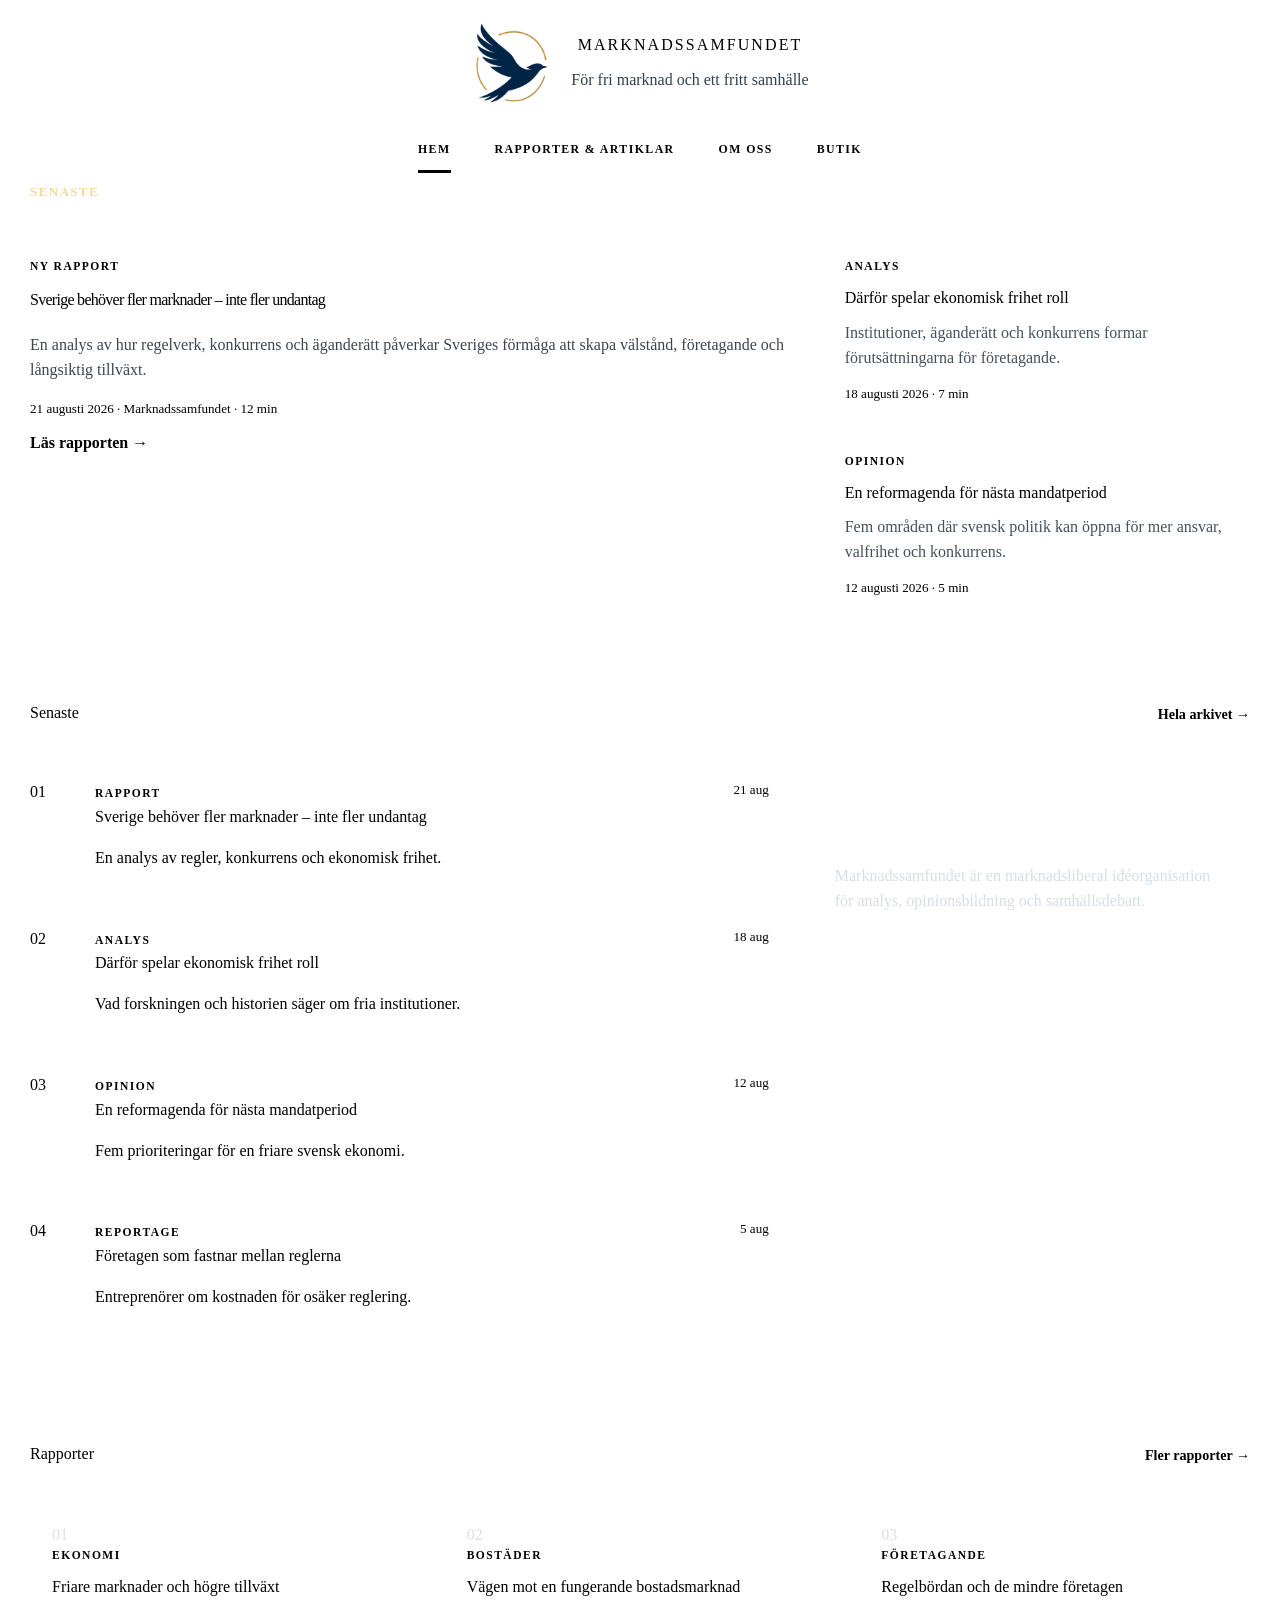
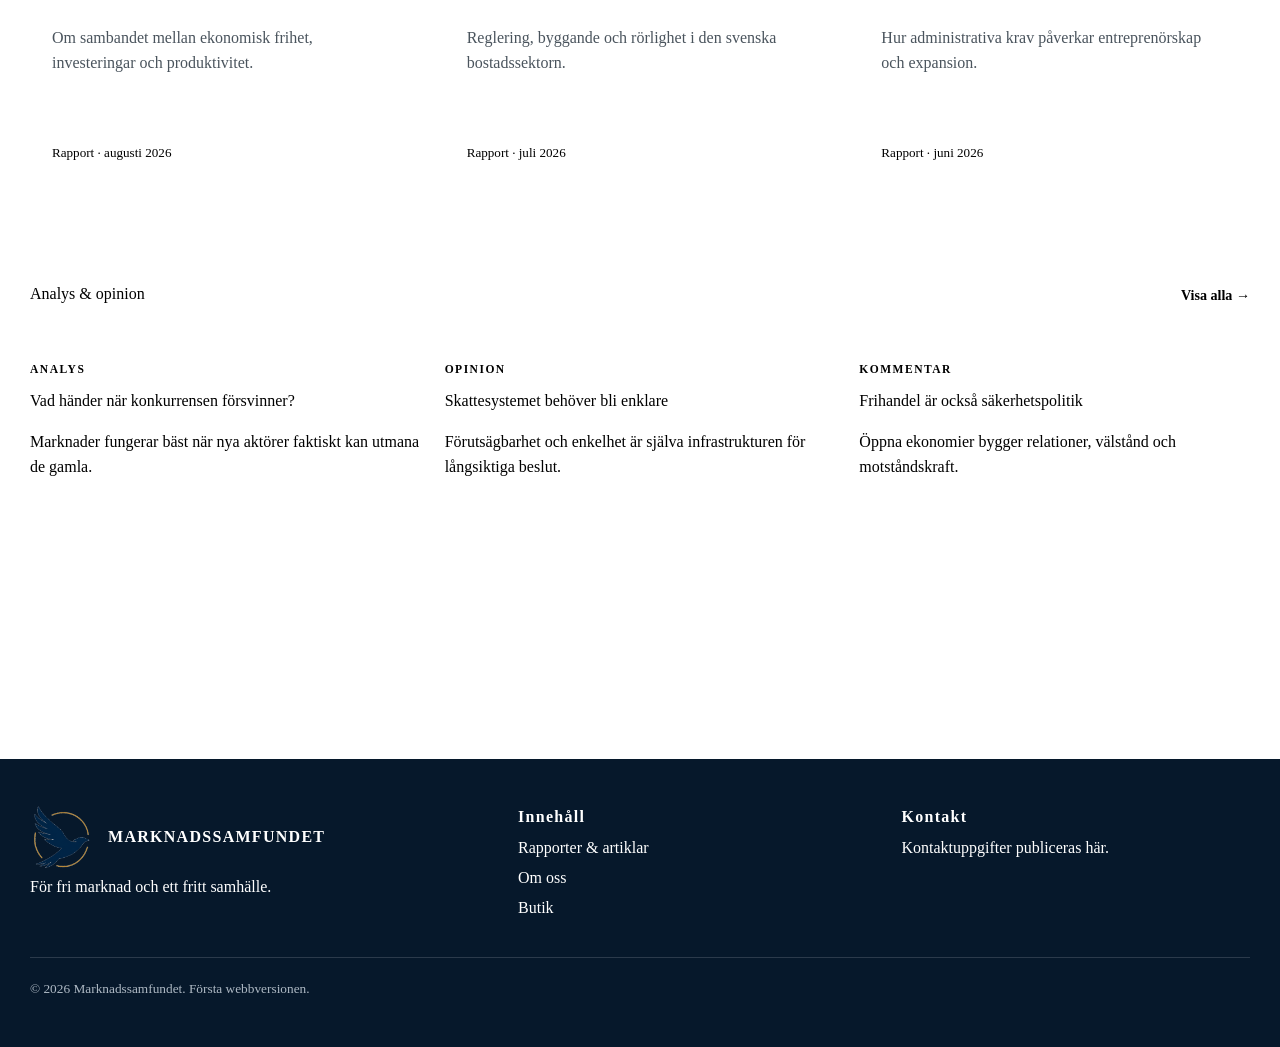
==== index.html @ e5a6a24a "Add files via upload" ====
<!doctype html><html lang="sv"><head><meta charset="utf-8"><meta name="viewport" content="width=device-width,initial-scale=1"><meta name="description" content="Marknadssamfundet – För fri marknad och ett fritt samhälle."><title>Marknadssamfundet</title><link rel="icon" type="image/png" href="assets/favicon.png"><link rel="stylesheet" href="styles.css"></head><body><header class="masthead"><div class="wrap identity"><a href="index.html" aria-label="Marknadssamfundet, startsida"><img src="assets/mark-icon.png" alt=""></a><div class="identity-copy"><div class="identity-name">Marknadssamfundet</div><div class="identity-tagline">För fri marknad och ett fritt samhälle</div></div></div><button class="menu-toggle" aria-expanded="false" aria-controls="main-nav">Meny</button><nav id="main-nav" class="main-nav wrap" aria-label="Huvudmeny"><a href="index.html" class="active">Hem</a><a href="arkiv.html" class="">Rapporter & artiklar</a><a href="om.html" class="">Om oss</a><a href="butik.html" class="">Butik</a></nav></header><div class="newsline"><div class="wrap"><strong>Senaste</strong><a href="artikel.html">Ny rapport: Vad krävs för en friare svensk ekonomi?</a></div></div><main class="page"><section class="wrap front-grid"><article class="lead-story"><span class="kicker">Ny rapport</span><h1>Sverige behöver fler marknader – inte fler undantag</h1><p class="dek">En analys av hur regelverk, konkurrens och äganderätt påverkar Sveriges förmåga att skapa välstånd, företagande och långsiktig tillväxt.</p><div class="meta">21 augusti 2026 · Marknadssamfundet · 12 min</div><a class="story-link" href="artikel.html">Läs rapporten →</a></article><div class="side-stack"><article class="side-story"><span class="kicker">Analys</span><h2>Därför spelar ekonomisk frihet roll</h2><p>Institutioner, äganderätt och konkurrens formar förutsättningarna för företagande.</p><div class="meta">18 augusti 2026 · 7 min</div></article><article class="side-story"><span class="kicker">Opinion</span><h2>En reformagenda för nästa mandatperiod</h2><p>Fem områden där svensk politik kan öppna för mer ansvar, valfrihet och konkurrens.</p><div class="meta">12 augusti 2026 · 5 min</div></article></div></section><section class="wrap section"><div class="section-head"><h2>Senaste</h2><a href="arkiv.html">Hela arkivet →</a></div><div class="latest-grid"><div class="latest-list"><article class="latest-item"><div><span class="tag">Rapport</span><h3><a href="artikel.html">Sverige behöver fler marknader – inte fler undantag</a></h3><p>En analys av regler, konkurrens och ekonomisk frihet.</p></div><div class="meta">21 aug</div></article><article class="latest-item"><div><span class="tag">Analys</span><h3><a href="artikel.html">Därför spelar ekonomisk frihet roll</a></h3><p>Vad forskningen och historien säger om fria institutioner.</p></div><div class="meta">18 aug</div></article><article class="latest-item"><div><span class="tag">Opinion</span><h3><a href="artikel.html">En reformagenda för nästa mandatperiod</a></h3><p>Fem prioriteringar för en friare svensk ekonomi.</p></div><div class="meta">12 aug</div></article><article class="latest-item"><div><span class="tag">Reportage</span><h3><a href="artikel.html">Företagen som fastnar mellan reglerna</a></h3><p>Entreprenörer om kostnaden för osäker reglering.</p></div><div class="meta">5 aug</div></article></div><aside class="editorial-box"><span class="section-kicker">Vår idé</span><h3>För fri marknad och ett fritt samhälle</h3><p>Marknadssamfundet är en marknadsliberal idéorganisation för analys, opinionsbildning och samhällsdebatt.</p><a class="story-link" href="om.html">Om Marknadssamfundet →</a></aside></div></section><section class="wrap section"><div class="section-head"><h2>Rapporter</h2><a href="arkiv.html">Fler rapporter →</a></div><div class="report-grid"><article class="report-card"><div class="number">01</div><span class="tag">Ekonomi</span><h3>Friare marknader och högre tillväxt</h3><p>Om sambandet mellan ekonomisk frihet, investeringar och produktivitet.</p><div class="meta">Rapport · augusti 2026</div></article><article class="report-card"><div class="number">02</div><span class="tag">Bostäder</span><h3>Vägen mot en fungerande bostadsmarknad</h3><p>Reglering, byggande och rörlighet i den svenska bostadssektorn.</p><div class="meta">Rapport · juli 2026</div></article><article class="report-card"><div class="number">03</div><span class="tag">Företagande</span><h3>Regelbördan och de mindre företagen</h3><p>Hur administrativa krav påverkar entreprenörskap och expansion.</p><div class="meta">Rapport · juni 2026</div></article></div></section><section class="wrap section"><div class="section-head"><h2>Analys & opinion</h2><a href="arkiv.html">Visa alla →</a></div><div class="opinion-grid"><article class="opinion-card"><span class="tag">Analys</span><h3>Vad händer när konkurrensen försvinner?</h3><p>Marknader fungerar bäst när nya aktörer faktiskt kan utmana de gamla.</p></article><article class="opinion-card"><span class="tag">Opinion</span><h3>Skattesystemet behöver bli enklare</h3><p>Förutsägbarhet och enkelhet är själva infrastrukturen för långsiktiga beslut.</p></article><article class="opinion-card"><span class="tag">Kommentar</span><h3>Frihandel är också säkerhetspolitik</h3><p>Öppna ekonomier bygger relationer, välstånd och motståndskraft.</p></article></div></section></main><section class="topics"><div class="wrap"><span class="section-kicker">Ämnen</span><div class="topic-links"><a href="arkiv.html?q=skatter">Skatter</a><a href="arkiv.html?q=foretagande">Företagande</a><a href="arkiv.html?q=bostader">Bostäder</a><a href="arkiv.html?q=arbetsmarknad">Arbetsmarknad</a><a href="arkiv.html?q=energi">Energi</a><a href="arkiv.html?q=eu">EU</a><a href="arkiv.html?q=handel">Frihandel</a></div></div></section><footer class="footer"><div class="wrap"><div class="footer-grid"><div><div class="footer-brand"><img src="assets/mark-icon.png" alt=""><strong>MARKNADSSAMFUNDET</strong></div><p>För fri marknad och ett fritt samhälle.</p></div><div><strong>Innehåll</strong><p><a href="arkiv.html">Rapporter & artiklar</a></p><p><a href="om.html">Om oss</a></p><p><a href="butik.html">Butik</a></p></div><div><strong>Kontakt</strong><p>Kontaktuppgifter publiceras här.</p></div></div><div class="legal"><small>© 2026 Marknadssamfundet. Första webbversionen.</small></div></div></footer><script src="script.js"></script></body></html>
---- styles.css ----
\
:root{--navy:#0b2744;--navy2:#061b31;--gold:#b98a2c;--ink:#161b21;--muted:#66717a;--paper:#f6f3ec;--white:#fff;--rule:#d7d2c6;--serif:Georgia,"Times New Roman",serif;--sans:-apple-system,BlinkMacSystemFont,"Segoe UI",Arial,sans-serif}*{box-sizing:border-box}html{scroll-behavior:smooth}body{margin:0;background:var(--paper);color:var(--ink);font-family:var(--sans);line-height:1.55}a{color:inherit}img{display:block;max-width:100%}.wrap{width:min(1220px,calc(100% - 42px));margin:auto}.masthead{background:var(--white);border-bottom:1px solid var(--rule)}.identity{min-height:126px;display:flex;align-items:center;justify-content:center;gap:18px;padding:20px 0}.identity img{width:82px;height:82px;object-fit:contain}.identity-copy{text-align:center}.identity-name{font:600 clamp(1.65rem,3.2vw,2.7rem)/1 var(--serif);letter-spacing:.13em;color:var(--navy);text-transform:uppercase}.identity-tagline{margin-top:10px;font:italic 1.02rem var(--serif);color:#33404c}.main-nav{border-top:1px solid var(--rule);display:flex;justify-content:center;gap:44px;position:relative}.main-nav a{padding:14px 0 12px;text-decoration:none;text-transform:uppercase;font-size:.74rem;letter-spacing:.12em;font-weight:800;border-bottom:3px solid transparent}.main-nav a:hover,.main-nav a.active{color:var(--gold);border-bottom-color:var(--gold)}.menu-toggle{display:none}.newsline{background:var(--navy);color:#fff}.newsline .wrap{display:flex;gap:18px;align-items:center;min-height:38px;font-size:.82rem}.newsline strong{color:#f4d99a;text-transform:uppercase;letter-spacing:.1em}.newsline a{text-decoration:none;white-space:nowrap;overflow:hidden;text-overflow:ellipsis}.page{padding:42px 0 70px}.kicker,.tag,.section-kicker{font-weight:800;color:var(--gold);text-transform:uppercase;letter-spacing:.13em;font-size:.72rem}.front-grid{display:grid;grid-template-columns:1.65fr .85fr;gap:28px;border-bottom:1px solid var(--rule);padding-bottom:35px}.lead-story{padding-right:28px;border-right:1px solid var(--rule)}.lead-story h1{font:600 clamp(3rem,6.2vw,6.1rem)/.96 var(--serif);letter-spacing:-.045em;margin:10px 0 20px}.lead-story .dek{font:1.3rem/1.5 var(--serif);color:#3c4650;max-width:800px}.story-link{display:inline-block;margin-top:12px;text-decoration:none;font-weight:800;border-bottom:1px solid var(--gold);padding-bottom:3px}.side-stack{display:grid;grid-template-rows:1fr 1fr;gap:24px}.side-story{border-bottom:1px solid var(--rule);padding-bottom:20px}.side-story:last-child{border-bottom:0}.side-story h2{font:600 2rem/1.06 var(--serif);margin:8px 0 10px}.side-story p{margin:0;color:#47515b}.meta{font-size:.82rem;color:var(--muted);margin-top:13px}.section{padding:48px 0;border-bottom:1px solid var(--rule)}.section-head{display:flex;justify-content:space-between;align-items:flex-end;gap:16px;border-bottom:3px solid var(--ink);padding-bottom:10px;margin-bottom:24px}.section-head h2{margin:0;font:600 2.15rem var(--serif)}.section-head a{text-decoration:none;font-weight:700;font-size:.88rem}.latest-grid{display:grid;grid-template-columns:1.25fr .75fr;gap:38px}.latest-list{counter-reset:item}.latest-item{counter-increment:item;display:grid;grid-template-columns:50px 1fr auto;gap:15px;padding:20px 0;border-bottom:1px solid var(--rule);align-items:start}.latest-item:before{content:counter(item,decimal-leading-zero);font:600 1rem var(--serif);color:var(--gold)}.latest-item h3{font:600 1.45rem/1.12 var(--serif);margin:0 0 6px}.latest-item h3 a{text-decoration:none}.latest-item h3 a:hover{text-decoration:underline}.latest-item .meta{margin:0}.editorial-box{background:var(--navy);color:#fff;padding:28px;align-self:start}.editorial-box h3{font:600 2rem/1.1 var(--serif);margin:10px 0}.editorial-box p{color:#d7dee5}.report-grid,.opinion-grid,.shop-grid,.principles{display:grid;grid-template-columns:repeat(3,1fr);gap:24px}.report-card{background:var(--white);border:1px solid var(--rule);padding:22px;min-height:285px;display:flex;flex-direction:column}.report-card .number{font:600 3.8rem var(--serif);color:var(--navy);opacity:.12}.report-card h3{font:600 1.55rem/1.1 var(--serif);margin:10px 0}.report-card p{color:#4a545d}.report-card .meta{margin-top:auto}.opinion-card{border-top:4px solid var(--navy);padding-top:16px}.opinion-card h3{font:600 1.6rem/1.1 var(--serif);margin:8px 0}.topics{background:var(--navy2);color:#fff;padding:34px 0}.topic-links{display:flex;flex-wrap:wrap;gap:10px;margin-top:13px}.topic-links a{border:1px solid rgba(255,255,255,.25);padding:8px 12px;text-decoration:none;font-size:.88rem}.topic-links a:hover{background:#fff;color:var(--navy)}.archive-header,.about-header,.shop-header{max-width:930px;margin-bottom:34px}.archive-header h1,.about-header h1,.shop-header h1,.article-header h1{font:600 clamp(3rem,6vw,5.8rem)/1 var(--serif);letter-spacing:-.04em;margin:10px 0 17px}.lead{font:1.32rem/1.5 var(--serif);color:#414b55}.search-box{background:#fff;border:1px solid var(--rule);padding:24px;margin:28px 0}.search-box label{display:block;font-weight:800;margin-bottom:9px}.search-box input{width:100%;padding:15px 16px;font:1rem var(--sans);border:1px solid #aeb4ba;background:#fff}.filters{display:flex;flex-wrap:wrap;gap:8px;margin-top:14px}.filter{border:1px solid var(--rule);background:var(--paper);padding:8px 11px;cursor:pointer}.filter.active{background:var(--navy);border-color:var(--navy);color:#fff}.archive-list{border-top:3px solid var(--ink)}.archive-item{display:grid;grid-template-columns:1fr auto;gap:22px;padding:25px 0;border-bottom:1px solid var(--rule)}.archive-item h2{font:600 1.8rem/1.1 var(--serif);margin:5px 0}.archive-item h2 a{text-decoration:none}.archive-item h2 a:hover{text-decoration:underline}.no-results{padding:28px 0;color:var(--muted)}.article-header{max-width:1040px;padding:54px 0 28px}.article-header .lead{max-width:850px}.byline{border-top:1px solid var(--rule);border-bottom:1px solid var(--rule);padding:14px 0;color:var(--muted);margin-top:26px}.article-layout{display:grid;grid-template-columns:160px minmax(0,760px) 1fr;gap:32px;padding:24px 0 70px}.article-aside{font-size:.82rem;color:var(--muted)}.article-aside strong{display:block;color:var(--ink);margin-bottom:5px}.article-body{font:1.19rem/1.76 var(--serif)}.article-body h2{font:600 2.15rem/1.15 var(--serif);margin-top:42px}.article-body .dropcap:first-letter{float:left;font-size:4.7rem;line-height:.82;padding-right:10px;color:var(--gold)}.pullquote{border-left:4px solid var(--gold);padding:5px 0 5px 20px;margin:34px 0;font:italic 1.55rem/1.35 var(--serif);color:var(--navy)}.related{background:#fff;border:1px solid var(--rule);padding:20px;align-self:start}.related h3{font:600 1.3rem var(--serif)}.about-grid{display:grid;grid-template-columns:1.1fr .9fr;gap:60px}.prose{font-size:1.06rem}.prose h2{font:600 2rem var(--serif);margin-top:38px}.principle{background:#fff;border-top:4px solid var(--gold);padding:20px}.principle h3{font:600 1.4rem var(--serif);margin:0 0 8px}.shop-card{background:#fff;border:1px solid var(--rule);padding:18px}.product-visual{aspect-ratio:4/3;background:var(--navy);display:grid;place-items:center;color:var(--gold);font:600 4rem var(--serif)}.shop-card h2{font:600 1.4rem var(--serif)}.coming{font-size:.74rem;font-weight:800;letter-spacing:.1em;text-transform:uppercase;color:var(--gold)}.footer{background:#06182b;color:#fff;padding:46px 0}.footer-grid{display:grid;grid-template-columns:1.3fr 1fr 1fr;gap:35px}.footer-brand{display:flex;align-items:center;gap:14px}.footer-brand img{width:64px}.footer strong{font-family:var(--serif);letter-spacing:.08em}.footer a{color:#fff;text-decoration:none}.footer small{color:#aeb9c4}.footer p{margin:.35rem 0}.legal{border-top:1px solid rgba(255,255,255,.15);margin-top:30px;padding-top:18px}.sr-only{position:absolute;width:1px;height:1px;padding:0;margin:-1px;overflow:hidden;clip:rect(0,0,0,0);white-space:nowrap;border:0}@media(max-width:900px){.identity{justify-content:flex-start}.identity-copy{text-align:left}.identity-name{font-size:1.55rem}.identity-tagline{font-size:.9rem}.main-nav{justify-content:flex-start;gap:24px;overflow:auto}.front-grid,.latest-grid,.about-grid,.article-layout{grid-template-columns:1fr}.lead-story{border-right:0;padding-right:0}.side-stack{grid-template-columns:1fr 1fr;grid-template-rows:auto}.article-aside{display:none}.related{margin-top:10px}.report-grid,.opinion-grid,.shop-grid,.principles{grid-template-columns:repeat(2,1fr)}}@media(max-width:640px){.wrap{width:min(100% - 28px,1220px)}.identity{min-height:82px;gap:10px}.identity img{width:54px;height:54px}.identity-name{font-size:1.1rem;letter-spacing:.08em}.identity-tagline{font-size:.78rem;margin-top:6px}.main-nav{display:none;flex-direction:column;gap:0;padding:8px 0}.main-nav.open{display:flex}.menu-toggle{display:block;position:absolute;right:14px;top:24px;border:1px solid var(--rule);background:#fff;padding:7px 10px}.masthead{position:relative}.front-grid{grid-template-columns:1fr}.side-stack{grid-template-columns:1fr}.lead-story h1{font-size:3rem}.latest-item{grid-template-columns:40px 1fr}.latest-item .meta{grid-column:2}.report-grid,.opinion-grid,.shop-grid,.principles{grid-template-columns:1fr}.section-head{align-items:flex-start}.archive-item{grid-template-columns:1fr}.footer-grid{grid-template-columns:1fr}}
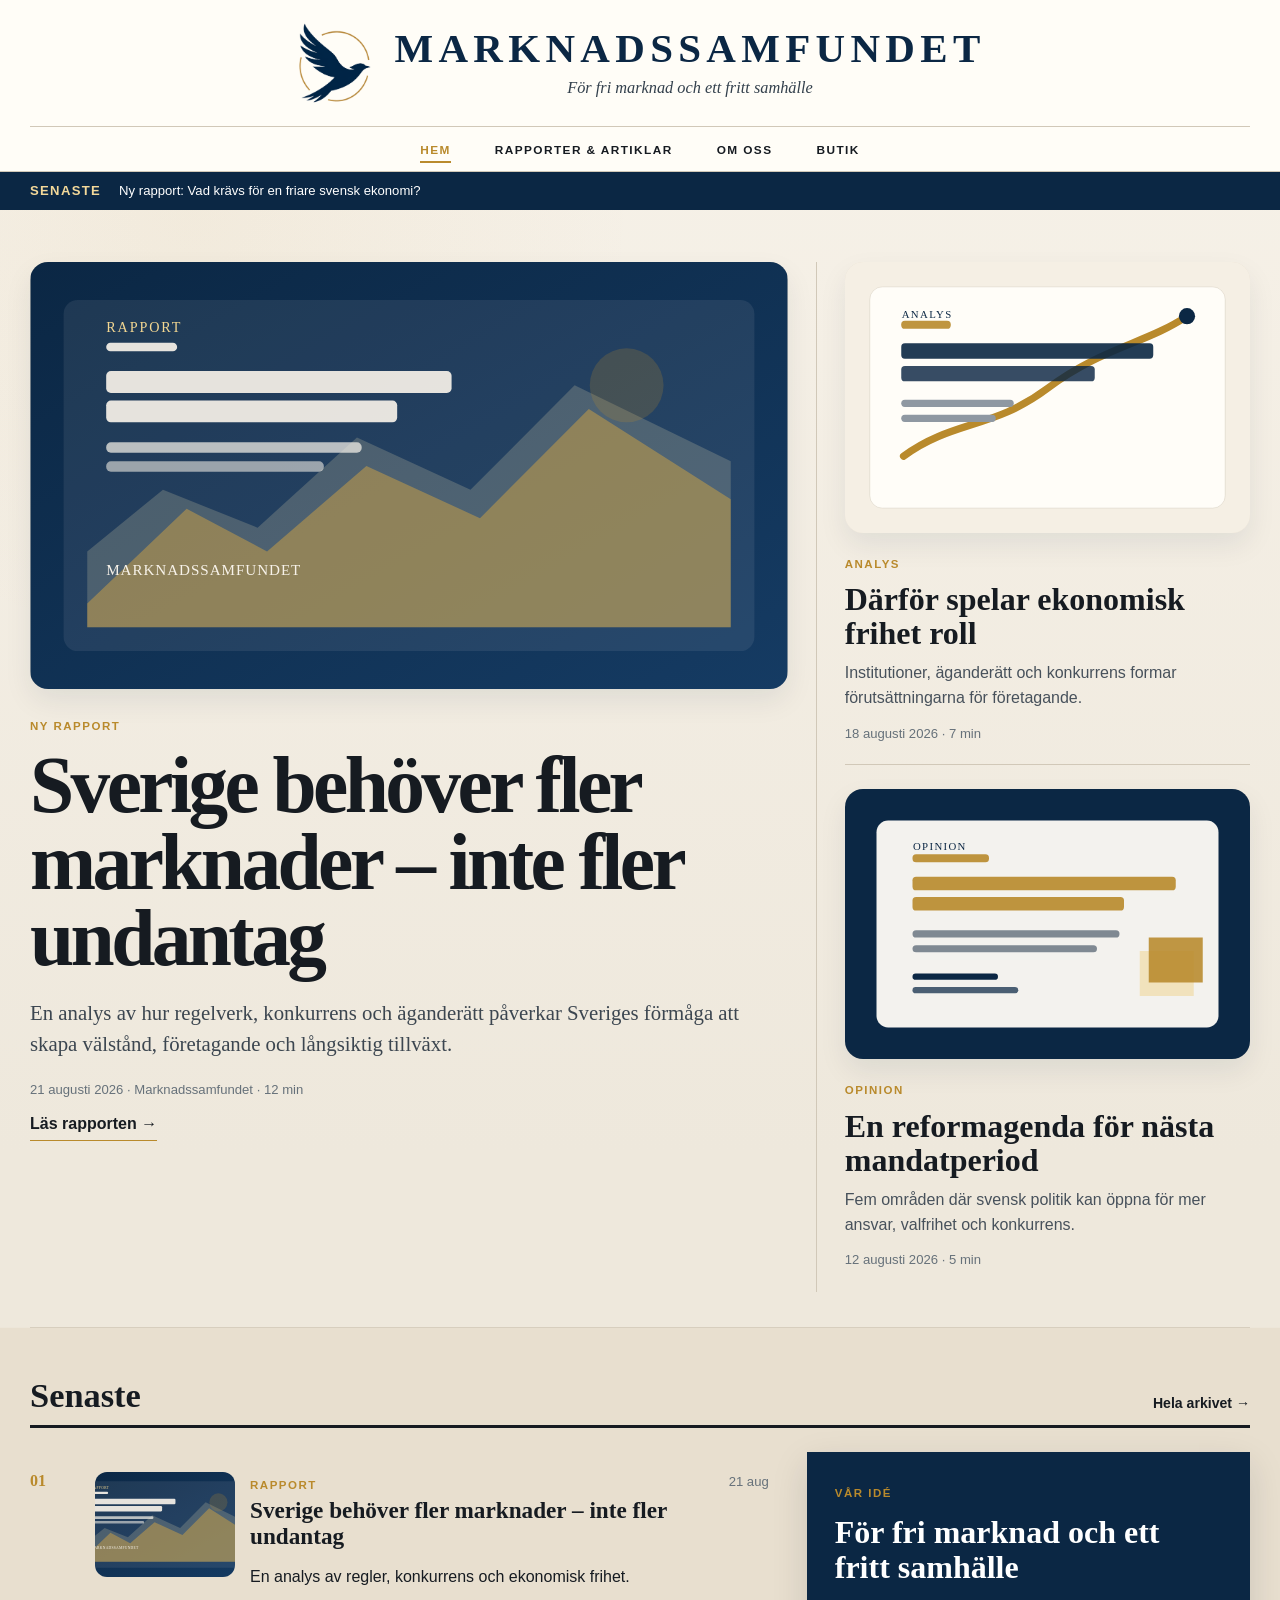
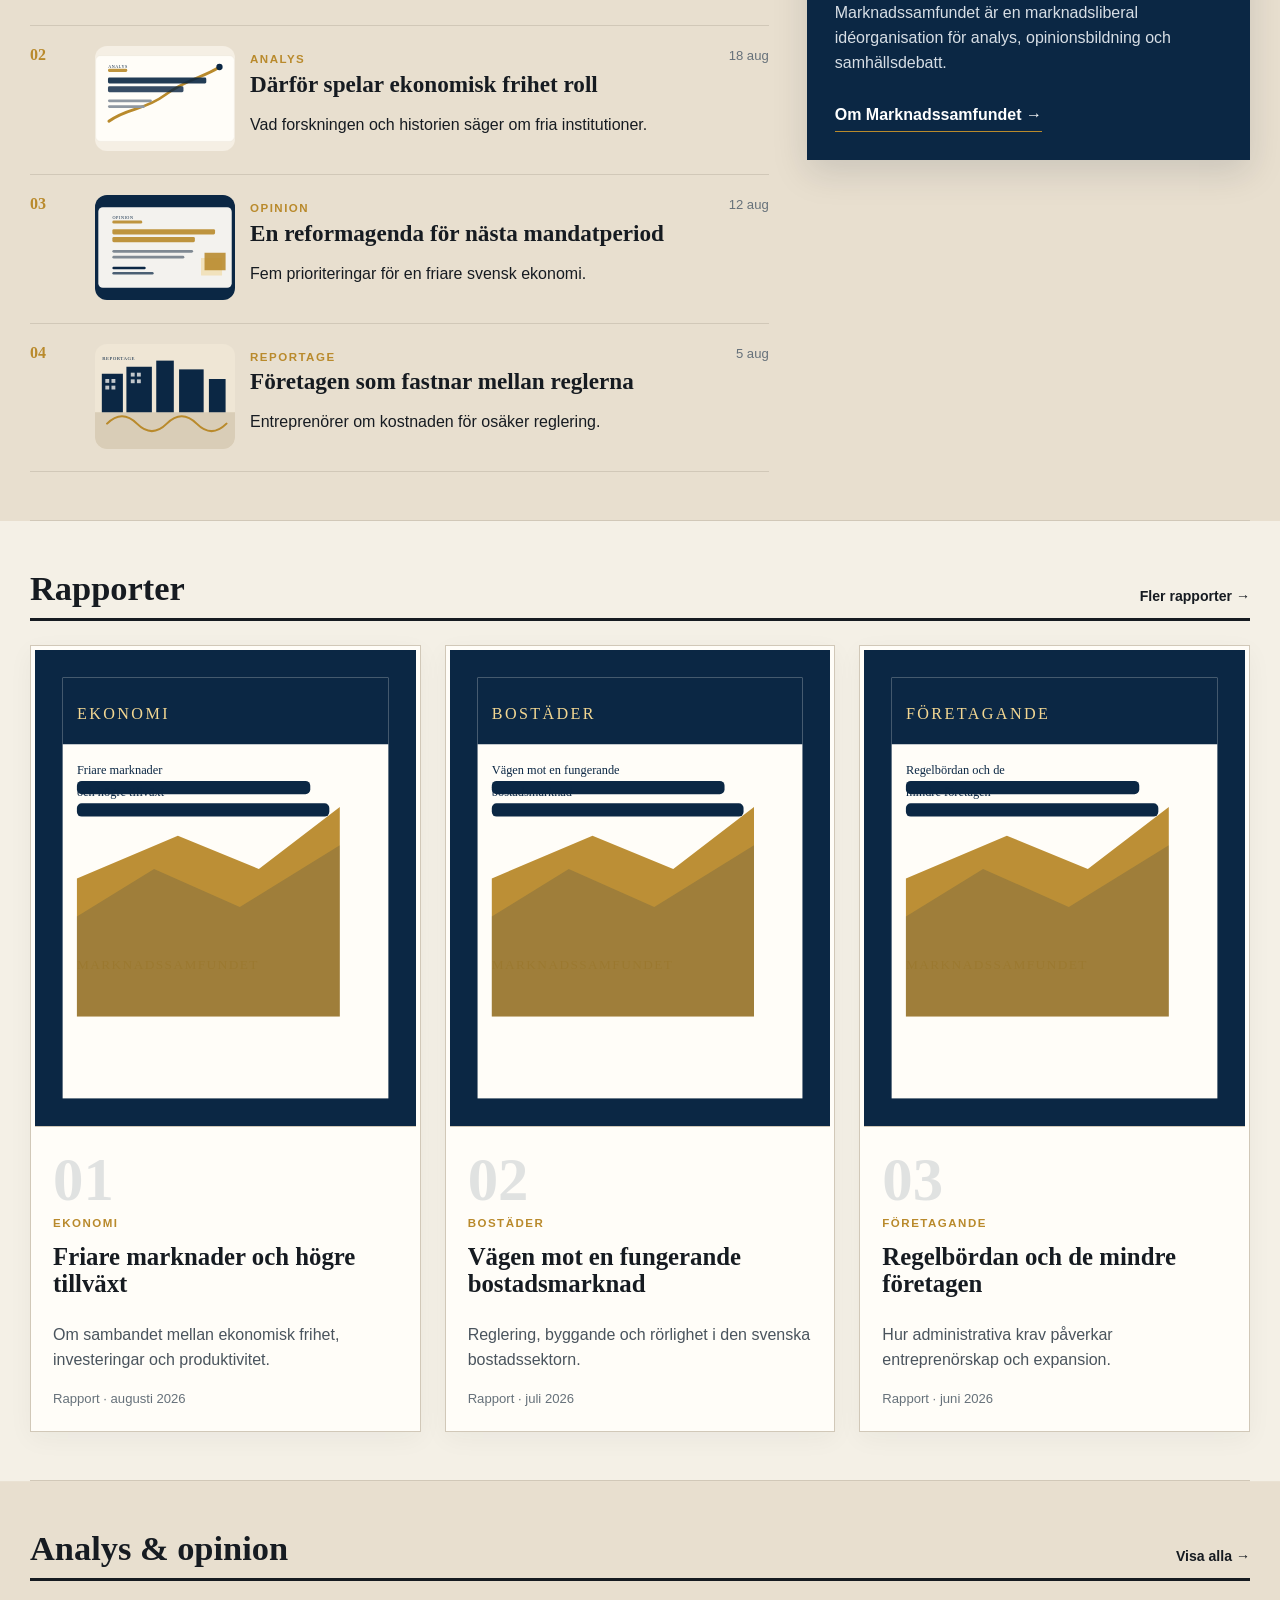
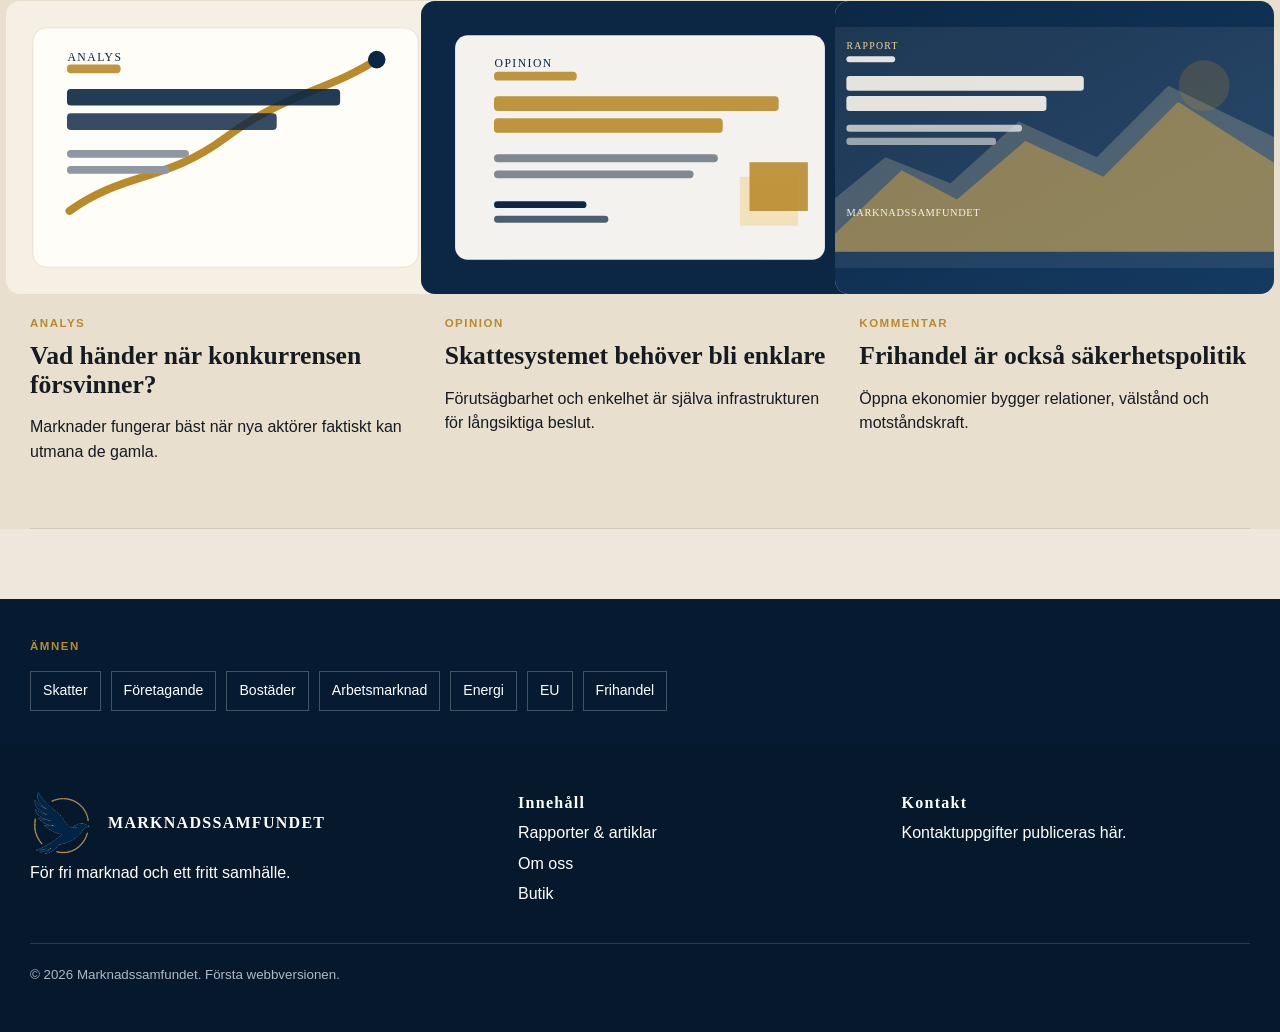
==== commit e2ab93f1: "Add files via upload" ====
--- a/index.html
+++ b/index.html
@@ -1 +1 @@
-<!doctype html><html lang="sv"><head><meta charset="utf-8"><meta name="viewport" content="width=device-width,initial-scale=1"><meta name="description" content="Marknadssamfundet – För fri marknad och ett fritt samhälle."><title>Marknadssamfundet</title><link rel="icon" type="image/png" href="assets/favicon.png"><link rel="stylesheet" href="styles.css"></head><body><header class="masthead"><div class="wrap identity"><a href="index.html" aria-label="Marknadssamfundet, startsida"><img src="assets/mark-icon.png" alt=""></a><div class="identity-copy"><div class="identity-name">Marknadssamfundet</div><div class="identity-tagline">För fri marknad och ett fritt samhälle</div></div></div><button class="menu-toggle" aria-expanded="false" aria-controls="main-nav">Meny</button><nav id="main-nav" class="main-nav wrap" aria-label="Huvudmeny"><a href="index.html" class="active">Hem</a><a href="arkiv.html" class="">Rapporter & artiklar</a><a href="om.html" class="">Om oss</a><a href="butik.html" class="">Butik</a></nav></header><div class="newsline"><div class="wrap"><strong>Senaste</strong><a href="artikel.html">Ny rapport: Vad krävs för en friare svensk ekonomi?</a></div></div><main class="page"><section class="wrap front-grid"><article class="lead-story"><span class="kicker">Ny rapport</span><h1>Sverige behöver fler marknader – inte fler undantag</h1><p class="dek">En analys av hur regelverk, konkurrens och äganderätt påverkar Sveriges förmåga att skapa välstånd, företagande och långsiktig tillväxt.</p><div class="meta">21 augusti 2026 · Marknadssamfundet · 12 min</div><a class="story-link" href="artikel.html">Läs rapporten →</a></article><div class="side-stack"><article class="side-story"><span class="kicker">Analys</span><h2>Därför spelar ekonomisk frihet roll</h2><p>Institutioner, äganderätt och konkurrens formar förutsättningarna för företagande.</p><div class="meta">18 augusti 2026 · 7 min</div></article><article class="side-story"><span class="kicker">Opinion</span><h2>En reformagenda för nästa mandatperiod</h2><p>Fem områden där svensk politik kan öppna för mer ansvar, valfrihet och konkurrens.</p><div class="meta">12 augusti 2026 · 5 min</div></article></div></section><section class="wrap section"><div class="section-head"><h2>Senaste</h2><a href="arkiv.html">Hela arkivet →</a></div><div class="latest-grid"><div class="latest-list"><article class="latest-item"><div><span class="tag">Rapport</span><h3><a href="artikel.html">Sverige behöver fler marknader – inte fler undantag</a></h3><p>En analys av regler, konkurrens och ekonomisk frihet.</p></div><div class="meta">21 aug</div></article><article class="latest-item"><div><span class="tag">Analys</span><h3><a href="artikel.html">Därför spelar ekonomisk frihet roll</a></h3><p>Vad forskningen och historien säger om fria institutioner.</p></div><div class="meta">18 aug</div></article><article class="latest-item"><div><span class="tag">Opinion</span><h3><a href="artikel.html">En reformagenda för nästa mandatperiod</a></h3><p>Fem prioriteringar för en friare svensk ekonomi.</p></div><div class="meta">12 aug</div></article><article class="latest-item"><div><span class="tag">Reportage</span><h3><a href="artikel.html">Företagen som fastnar mellan reglerna</a></h3><p>Entreprenörer om kostnaden för osäker reglering.</p></div><div class="meta">5 aug</div></article></div><aside class="editorial-box"><span class="section-kicker">Vår idé</span><h3>För fri marknad och ett fritt samhälle</h3><p>Marknadssamfundet är en marknadsliberal idéorganisation för analys, opinionsbildning och samhällsdebatt.</p><a class="story-link" href="om.html">Om Marknadssamfundet →</a></aside></div></section><section class="wrap section"><div class="section-head"><h2>Rapporter</h2><a href="arkiv.html">Fler rapporter →</a></div><div class="report-grid"><article class="report-card"><div class="number">01</div><span class="tag">Ekonomi</span><h3>Friare marknader och högre tillväxt</h3><p>Om sambandet mellan ekonomisk frihet, investeringar och produktivitet.</p><div class="meta">Rapport · augusti 2026</div></article><article class="report-card"><div class="number">02</div><span class="tag">Bostäder</span><h3>Vägen mot en fungerande bostadsmarknad</h3><p>Reglering, byggande och rörlighet i den svenska bostadssektorn.</p><div class="meta">Rapport · juli 2026</div></article><article class="report-card"><div class="number">03</div><span class="tag">Företagande</span><h3>Regelbördan och de mindre företagen</h3><p>Hur administrativa krav påverkar entreprenörskap och expansion.</p><div class="meta">Rapport · juni 2026</div></article></div></section><section class="wrap section"><div class="section-head"><h2>Analys & opinion</h2><a href="arkiv.html">Visa alla →</a></div><div class="opinion-grid"><article class="opinion-card"><span class="tag">Analys</span><h3>Vad händer när konkurrensen försvinner?</h3><p>Marknader fungerar bäst när nya aktörer faktiskt kan utmana de gamla.</p></article><article class="opinion-card"><span class="tag">Opinion</span><h3>Skattesystemet behöver bli enklare</h3><p>Förutsägbarhet och enkelhet är själva infrastrukturen för långsiktiga beslut.</p></article><article class="opinion-card"><span class="tag">Kommentar</span><h3>Frihandel är också säkerhetspolitik</h3><p>Öppna ekonomier bygger relationer, välstånd och motståndskraft.</p></article></div></section></main><section class="topics"><div class="wrap"><span class="section-kicker">Ämnen</span><div class="topic-links"><a href="arkiv.html?q=skatter">Skatter</a><a href="arkiv.html?q=foretagande">Företagande</a><a href="arkiv.html?q=bostader">Bostäder</a><a href="arkiv.html?q=arbetsmarknad">Arbetsmarknad</a><a href="arkiv.html?q=energi">Energi</a><a href="arkiv.html?q=eu">EU</a><a href="arkiv.html?q=handel">Frihandel</a></div></div></section><footer class="footer"><div class="wrap"><div class="footer-grid"><div><div class="footer-brand"><img src="assets/mark-icon.png" alt=""><strong>MARKNADSSAMFUNDET</strong></div><p>För fri marknad och ett fritt samhälle.</p></div><div><strong>Innehåll</strong><p><a href="arkiv.html">Rapporter & artiklar</a></p><p><a href="om.html">Om oss</a></p><p><a href="butik.html">Butik</a></p></div><div><strong>Kontakt</strong><p>Kontaktuppgifter publiceras här.</p></div></div><div class="legal"><small>© 2026 Marknadssamfundet. Första webbversionen.</small></div></div></footer><script src="script.js"></script></body></html>+<!doctype html><html lang="sv"><head><meta charset="utf-8"><meta name="viewport" content="width=device-width,initial-scale=1"><meta name="description" content="Marknadssamfundet – För fri marknad och ett fritt samhälle."><title>Marknadssamfundet</title><link rel="icon" type="image/png" href="assets/favicon.png"><link rel="stylesheet" href="styles.css"></head><body><header class="masthead"><div class="wrap identity"><a href="index.html" aria-label="Marknadssamfundet, startsida"><img src="assets/mark-icon.png" alt=""></a><div class="identity-copy"><div class="identity-name">Marknadssamfundet</div><div class="identity-tagline">För fri marknad och ett fritt samhälle</div></div></div><button class="menu-toggle" aria-expanded="false" aria-controls="main-nav">Meny</button><nav id="main-nav" class="main-nav wrap" aria-label="Huvudmeny"><a href="index.html" class="active">Hem</a><a href="arkiv.html" class="">Rapporter & artiklar</a><a href="om.html" class="">Om oss</a><a href="butik.html" class="">Butik</a></nav></header><div class="newsline"><div class="wrap"><strong>Senaste</strong><a href="artikel.html">Ny rapport: Vad krävs för en friare svensk ekonomi?</a></div></div><main class="page"><section class="wrap front-grid"><article class="lead-story"><a class="story-image story-image-hero" href="artikel.html"><img src="assets/hero-market.svg" alt="Illustration till huvudrapport om friare marknader och tillväxt"></a><span class="kicker">Ny rapport</span><h1>Sverige behöver fler marknader – inte fler undantag</h1><p class="dek">En analys av hur regelverk, konkurrens och äganderätt påverkar Sveriges förmåga att skapa välstånd, företagande och långsiktig tillväxt.</p><div class="meta">21 augusti 2026 · Marknadssamfundet · 12 min</div><a class="story-link" href="artikel.html">Läs rapporten →</a></article><div class="side-stack"><article class="side-story"><a class="story-image" href="artikel.html"><img src="assets/analysis-freedom.svg" alt="Illustration till analys om ekonomisk frihet"></a><span class="kicker">Analys</span><h2>Därför spelar ekonomisk frihet roll</h2><p>Institutioner, äganderätt och konkurrens formar förutsättningarna för företagande.</p><div class="meta">18 augusti 2026 · 7 min</div></article><article class="side-story"><a class="story-image" href="artikel.html"><img src="assets/opinion-reform.svg" alt="Illustration till opinionstext om reformagenda"></a><span class="kicker">Opinion</span><h2>En reformagenda för nästa mandatperiod</h2><p>Fem områden där svensk politik kan öppna för mer ansvar, valfrihet och konkurrens.</p><div class="meta">12 augusti 2026 · 5 min</div></article></div></section><section class="wrap section"><div class="section-head"><h2>Senaste</h2><a href="arkiv.html">Hela arkivet →</a></div><div class="latest-grid"><div class="latest-list"><article class="latest-item"><a class="latest-thumb" href="artikel.html"><img src="assets/hero-market.svg" alt="Miniatyrbild för rapport om friare marknader"></a><div><span class="tag">Rapport</span><h3><a href="artikel.html">Sverige behöver fler marknader – inte fler undantag</a></h3><p>En analys av regler, konkurrens och ekonomisk frihet.</p></div><div class="meta">21 aug</div></article><article class="latest-item"><a class="latest-thumb" href="artikel.html"><img src="assets/analysis-freedom.svg" alt="Miniatyrbild för analys om ekonomisk frihet"></a><div><span class="tag">Analys</span><h3><a href="artikel.html">Därför spelar ekonomisk frihet roll</a></h3><p>Vad forskningen och historien säger om fria institutioner.</p></div><div class="meta">18 aug</div></article><article class="latest-item"><a class="latest-thumb" href="artikel.html"><img src="assets/opinion-reform.svg" alt="Miniatyrbild för opinion om reformagenda"></a><div><span class="tag">Opinion</span><h3><a href="artikel.html">En reformagenda för nästa mandatperiod</a></h3><p>Fem prioriteringar för en friare svensk ekonomi.</p></div><div class="meta">12 aug</div></article><article class="latest-item"><a class="latest-thumb" href="artikel.html"><img src="assets/reportage-business.svg" alt="Miniatyrbild för reportage om företag och regler"></a><div><span class="tag">Reportage</span><h3><a href="artikel.html">Företagen som fastnar mellan reglerna</a></h3><p>Entreprenörer om kostnaden för osäker reglering.</p></div><div class="meta">5 aug</div></article></div><aside class="editorial-box"><span class="section-kicker">Vår idé</span><h3>För fri marknad och ett fritt samhälle</h3><p>Marknadssamfundet är en marknadsliberal idéorganisation för analys, opinionsbildning och samhällsdebatt.</p><a class="story-link" href="om.html">Om Marknadssamfundet →</a></aside></div></section><section class="wrap section"><div class="section-head"><h2>Rapporter</h2><a href="arkiv.html">Fler rapporter →</a></div><div class="report-grid"><article class="report-card"><div class="report-cover"><img src="assets/report-growth.svg" alt="Omslag för rapporten Friare marknader och högre tillväxt"></div><div class="number">01</div><span class="tag">Ekonomi</span><h3>Friare marknader och högre tillväxt</h3><p>Om sambandet mellan ekonomisk frihet, investeringar och produktivitet.</p><div class="meta">Rapport · augusti 2026</div></article><article class="report-card"><div class="report-cover"><img src="assets/report-housing.svg" alt="Omslag för rapporten Vägen mot en fungerande bostadsmarknad"></div><div class="number">02</div><span class="tag">Bostäder</span><h3>Vägen mot en fungerande bostadsmarknad</h3><p>Reglering, byggande och rörlighet i den svenska bostadssektorn.</p><div class="meta">Rapport · juli 2026</div></article><article class="report-card"><div class="report-cover"><img src="assets/report-business.svg" alt="Omslag för rapporten Regelbördan och de mindre företagen"></div><div class="number">03</div><span class="tag">Företagande</span><h3>Regelbördan och de mindre företagen</h3><p>Hur administrativa krav påverkar entreprenörskap och expansion.</p><div class="meta">Rapport · juni 2026</div></article></div></section><section class="wrap section"><div class="section-head"><h2>Analys & opinion</h2><a href="arkiv.html">Visa alla →</a></div><div class="opinion-grid"><article class="opinion-card"><a class="opinion-image" href="artikel.html"><img src="assets/analysis-freedom.svg" alt="Illustration för analys om konkurrens"></a><span class="tag">Analys</span><h3>Vad händer när konkurrensen försvinner?</h3><p>Marknader fungerar bäst när nya aktörer faktiskt kan utmana de gamla.</p></article><article class="opinion-card"><a class="opinion-image" href="artikel.html"><img src="assets/opinion-reform.svg" alt="Illustration för opinion om skattesystem"></a><span class="tag">Opinion</span><h3>Skattesystemet behöver bli enklare</h3><p>Förutsägbarhet och enkelhet är själva infrastrukturen för långsiktiga beslut.</p></article><article class="opinion-card"><a class="opinion-image" href="artikel.html"><img src="assets/hero-market.svg" alt="Illustration för kommentar om frihandel"></a><span class="tag">Kommentar</span><h3>Frihandel är också säkerhetspolitik</h3><p>Öppna ekonomier bygger relationer, välstånd och motståndskraft.</p></article></div></section></main><section class="topics"><div class="wrap"><span class="section-kicker">Ämnen</span><div class="topic-links"><a href="arkiv.html?q=skatter">Skatter</a><a href="arkiv.html?q=foretagande">Företagande</a><a href="arkiv.html?q=bostader">Bostäder</a><a href="arkiv.html?q=arbetsmarknad">Arbetsmarknad</a><a href="arkiv.html?q=energi">Energi</a><a href="arkiv.html?q=eu">EU</a><a href="arkiv.html?q=handel">Frihandel</a></div></div></section><footer class="footer"><div class="wrap"><div class="footer-grid"><div><div class="footer-brand"><img src="assets/mark-icon.png" alt=""><strong>MARKNADSSAMFUNDET</strong></div><p>För fri marknad och ett fritt samhälle.</p></div><div><strong>Innehåll</strong><p><a href="arkiv.html">Rapporter & artiklar</a></p><p><a href="om.html">Om oss</a></p><p><a href="butik.html">Butik</a></p></div><div><strong>Kontakt</strong><p>Kontaktuppgifter publiceras här.</p></div></div><div class="legal"><small>© 2026 Marknadssamfundet. Första webbversionen.</small></div></div></footer><script src="script.js"></script></body></html>
--- a/styles.css
+++ b/styles.css
@@ -1,2 +1,300 @@
-\
-:root{--navy:#0b2744;--navy2:#061b31;--gold:#b98a2c;--ink:#161b21;--muted:#66717a;--paper:#f6f3ec;--white:#fff;--rule:#d7d2c6;--serif:Georgia,"Times New Roman",serif;--sans:-apple-system,BlinkMacSystemFont,"Segoe UI",Arial,sans-serif}*{box-sizing:border-box}html{scroll-behavior:smooth}body{margin:0;background:var(--paper);color:var(--ink);font-family:var(--sans);line-height:1.55}a{color:inherit}img{display:block;max-width:100%}.wrap{width:min(1220px,calc(100% - 42px));margin:auto}.masthead{background:var(--white);border-bottom:1px solid var(--rule)}.identity{min-height:126px;display:flex;align-items:center;justify-content:center;gap:18px;padding:20px 0}.identity img{width:82px;height:82px;object-fit:contain}.identity-copy{text-align:center}.identity-name{font:600 clamp(1.65rem,3.2vw,2.7rem)/1 var(--serif);letter-spacing:.13em;color:var(--navy);text-transform:uppercase}.identity-tagline{margin-top:10px;font:italic 1.02rem var(--serif);color:#33404c}.main-nav{border-top:1px solid var(--rule);display:flex;justify-content:center;gap:44px;position:relative}.main-nav a{padding:14px 0 12px;text-decoration:none;text-transform:uppercase;font-size:.74rem;letter-spacing:.12em;font-weight:800;border-bottom:3px solid transparent}.main-nav a:hover,.main-nav a.active{color:var(--gold);border-bottom-color:var(--gold)}.menu-toggle{display:none}.newsline{background:var(--navy);color:#fff}.newsline .wrap{display:flex;gap:18px;align-items:center;min-height:38px;font-size:.82rem}.newsline strong{color:#f4d99a;text-transform:uppercase;letter-spacing:.1em}.newsline a{text-decoration:none;white-space:nowrap;overflow:hidden;text-overflow:ellipsis}.page{padding:42px 0 70px}.kicker,.tag,.section-kicker{font-weight:800;color:var(--gold);text-transform:uppercase;letter-spacing:.13em;font-size:.72rem}.front-grid{display:grid;grid-template-columns:1.65fr .85fr;gap:28px;border-bottom:1px solid var(--rule);padding-bottom:35px}.lead-story{padding-right:28px;border-right:1px solid var(--rule)}.lead-story h1{font:600 clamp(3rem,6.2vw,6.1rem)/.96 var(--serif);letter-spacing:-.045em;margin:10px 0 20px}.lead-story .dek{font:1.3rem/1.5 var(--serif);color:#3c4650;max-width:800px}.story-link{display:inline-block;margin-top:12px;text-decoration:none;font-weight:800;border-bottom:1px solid var(--gold);padding-bottom:3px}.side-stack{display:grid;grid-template-rows:1fr 1fr;gap:24px}.side-story{border-bottom:1px solid var(--rule);padding-bottom:20px}.side-story:last-child{border-bottom:0}.side-story h2{font:600 2rem/1.06 var(--serif);margin:8px 0 10px}.side-story p{margin:0;color:#47515b}.meta{font-size:.82rem;color:var(--muted);margin-top:13px}.section{padding:48px 0;border-bottom:1px solid var(--rule)}.section-head{display:flex;justify-content:space-between;align-items:flex-end;gap:16px;border-bottom:3px solid var(--ink);padding-bottom:10px;margin-bottom:24px}.section-head h2{margin:0;font:600 2.15rem var(--serif)}.section-head a{text-decoration:none;font-weight:700;font-size:.88rem}.latest-grid{display:grid;grid-template-columns:1.25fr .75fr;gap:38px}.latest-list{counter-reset:item}.latest-item{counter-increment:item;display:grid;grid-template-columns:50px 1fr auto;gap:15px;padding:20px 0;border-bottom:1px solid var(--rule);align-items:start}.latest-item:before{content:counter(item,decimal-leading-zero);font:600 1rem var(--serif);color:var(--gold)}.latest-item h3{font:600 1.45rem/1.12 var(--serif);margin:0 0 6px}.latest-item h3 a{text-decoration:none}.latest-item h3 a:hover{text-decoration:underline}.latest-item .meta{margin:0}.editorial-box{background:var(--navy);color:#fff;padding:28px;align-self:start}.editorial-box h3{font:600 2rem/1.1 var(--serif);margin:10px 0}.editorial-box p{color:#d7dee5}.report-grid,.opinion-grid,.shop-grid,.principles{display:grid;grid-template-columns:repeat(3,1fr);gap:24px}.report-card{background:var(--white);border:1px solid var(--rule);padding:22px;min-height:285px;display:flex;flex-direction:column}.report-card .number{font:600 3.8rem var(--serif);color:var(--navy);opacity:.12}.report-card h3{font:600 1.55rem/1.1 var(--serif);margin:10px 0}.report-card p{color:#4a545d}.report-card .meta{margin-top:auto}.opinion-card{border-top:4px solid var(--navy);padding-top:16px}.opinion-card h3{font:600 1.6rem/1.1 var(--serif);margin:8px 0}.topics{background:var(--navy2);color:#fff;padding:34px 0}.topic-links{display:flex;flex-wrap:wrap;gap:10px;margin-top:13px}.topic-links a{border:1px solid rgba(255,255,255,.25);padding:8px 12px;text-decoration:none;font-size:.88rem}.topic-links a:hover{background:#fff;color:var(--navy)}.archive-header,.about-header,.shop-header{max-width:930px;margin-bottom:34px}.archive-header h1,.about-header h1,.shop-header h1,.article-header h1{font:600 clamp(3rem,6vw,5.8rem)/1 var(--serif);letter-spacing:-.04em;margin:10px 0 17px}.lead{font:1.32rem/1.5 var(--serif);color:#414b55}.search-box{background:#fff;border:1px solid var(--rule);padding:24px;margin:28px 0}.search-box label{display:block;font-weight:800;margin-bottom:9px}.search-box input{width:100%;padding:15px 16px;font:1rem var(--sans);border:1px solid #aeb4ba;background:#fff}.filters{display:flex;flex-wrap:wrap;gap:8px;margin-top:14px}.filter{border:1px solid var(--rule);background:var(--paper);padding:8px 11px;cursor:pointer}.filter.active{background:var(--navy);border-color:var(--navy);color:#fff}.archive-list{border-top:3px solid var(--ink)}.archive-item{display:grid;grid-template-columns:1fr auto;gap:22px;padding:25px 0;border-bottom:1px solid var(--rule)}.archive-item h2{font:600 1.8rem/1.1 var(--serif);margin:5px 0}.archive-item h2 a{text-decoration:none}.archive-item h2 a:hover{text-decoration:underline}.no-results{padding:28px 0;color:var(--muted)}.article-header{max-width:1040px;padding:54px 0 28px}.article-header .lead{max-width:850px}.byline{border-top:1px solid var(--rule);border-bottom:1px solid var(--rule);padding:14px 0;color:var(--muted);margin-top:26px}.article-layout{display:grid;grid-template-columns:160px minmax(0,760px) 1fr;gap:32px;padding:24px 0 70px}.article-aside{font-size:.82rem;color:var(--muted)}.article-aside strong{display:block;color:var(--ink);margin-bottom:5px}.article-body{font:1.19rem/1.76 var(--serif)}.article-body h2{font:600 2.15rem/1.15 var(--serif);margin-top:42px}.article-body .dropcap:first-letter{float:left;font-size:4.7rem;line-height:.82;padding-right:10px;color:var(--gold)}.pullquote{border-left:4px solid var(--gold);padding:5px 0 5px 20px;margin:34px 0;font:italic 1.55rem/1.35 var(--serif);color:var(--navy)}.related{background:#fff;border:1px solid var(--rule);padding:20px;align-self:start}.related h3{font:600 1.3rem var(--serif)}.about-grid{display:grid;grid-template-columns:1.1fr .9fr;gap:60px}.prose{font-size:1.06rem}.prose h2{font:600 2rem var(--serif);margin-top:38px}.principle{background:#fff;border-top:4px solid var(--gold);padding:20px}.principle h3{font:600 1.4rem var(--serif);margin:0 0 8px}.shop-card{background:#fff;border:1px solid var(--rule);padding:18px}.product-visual{aspect-ratio:4/3;background:var(--navy);display:grid;place-items:center;color:var(--gold);font:600 4rem var(--serif)}.shop-card h2{font:600 1.4rem var(--serif)}.coming{font-size:.74rem;font-weight:800;letter-spacing:.1em;text-transform:uppercase;color:var(--gold)}.footer{background:#06182b;color:#fff;padding:46px 0}.footer-grid{display:grid;grid-template-columns:1.3fr 1fr 1fr;gap:35px}.footer-brand{display:flex;align-items:center;gap:14px}.footer-brand img{width:64px}.footer strong{font-family:var(--serif);letter-spacing:.08em}.footer a{color:#fff;text-decoration:none}.footer small{color:#aeb9c4}.footer p{margin:.35rem 0}.legal{border-top:1px solid rgba(255,255,255,.15);margin-top:30px;padding-top:18px}.sr-only{position:absolute;width:1px;height:1px;padding:0;margin:-1px;overflow:hidden;clip:rect(0,0,0,0);white-space:nowrap;border:0}@media(max-width:900px){.identity{justify-content:flex-start}.identity-copy{text-align:left}.identity-name{font-size:1.55rem}.identity-tagline{font-size:.9rem}.main-nav{justify-content:flex-start;gap:24px;overflow:auto}.front-grid,.latest-grid,.about-grid,.article-layout{grid-template-columns:1fr}.lead-story{border-right:0;padding-right:0}.side-stack{grid-template-columns:1fr 1fr;grid-template-rows:auto}.article-aside{display:none}.related{margin-top:10px}.report-grid,.opinion-grid,.shop-grid,.principles{grid-template-columns:repeat(2,1fr)}}@media(max-width:640px){.wrap{width:min(100% - 28px,1220px)}.identity{min-height:82px;gap:10px}.identity img{width:54px;height:54px}.identity-name{font-size:1.1rem;letter-spacing:.08em}.identity-tagline{font-size:.78rem;margin-top:6px}.main-nav{display:none;flex-direction:column;gap:0;padding:8px 0}.main-nav.open{display:flex}.menu-toggle{display:block;position:absolute;right:14px;top:24px;border:1px solid var(--rule);background:#fff;padding:7px 10px}.masthead{position:relative}.front-grid{grid-template-columns:1fr}.side-stack{grid-template-columns:1fr}.lead-story h1{font-size:3rem}.latest-item{grid-template-columns:40px 1fr}.latest-item .meta{grid-column:2}.report-grid,.opinion-grid,.shop-grid,.principles{grid-template-columns:1fr}.section-head{align-items:flex-start}.archive-item{grid-template-columns:1fr}.footer-grid{grid-template-columns:1fr}}
+:root{--navy:#0b2744;--navy2:#061b31;--gold:#b98a2c;--ink:#161b21;--muted:#66717a;--paper:#eee8dc;--paper2:#f7f2e9;--sand:#e8dfcf;--white:#fffdf8;--rule:#d1c8b8;--serif:Georgia,"Times New Roman",serif;--sans:-apple-system,BlinkMacSystemFont,"Segoe UI",Arial,sans-serif}*{box-sizing:border-box}html{scroll-behavior:smooth}body{margin:0;background:var(--paper);color:var(--ink);font-family:var(--sans);line-height:1.55}a{color:inherit}img{display:block;max-width:100%}.wrap{width:min(1220px,calc(100% - 42px));margin:auto}.masthead{background:var(--white);border-bottom:1px solid var(--rule)}.identity{min-height:126px;display:flex;align-items:center;justify-content:center;gap:18px;padding:20px 0}.identity img{width:82px;height:82px;object-fit:contain}.identity-copy{text-align:center}.identity-name{font:600 clamp(1.65rem,3.2vw,2.7rem)/1 var(--serif);letter-spacing:.13em;color:var(--navy);text-transform:uppercase}.identity-tagline{margin-top:10px;font:italic 1.02rem var(--serif);color:#33404c}.main-nav{border-top:1px solid var(--rule);display:flex;justify-content:center;gap:44px;position:relative}.main-nav a{padding:14px 0 12px;text-decoration:none;text-transform:uppercase;font-size:.74rem;letter-spacing:.12em;font-weight:800;border-bottom:3px solid transparent}.main-nav a:hover,.main-nav a.active{color:var(--gold);border-bottom-color:var(--gold)}.menu-toggle{display:none}.newsline{background:var(--navy);color:#fff}.newsline .wrap{display:flex;gap:18px;align-items:center;min-height:38px;font-size:.82rem}.newsline strong{color:#f4d99a;text-transform:uppercase;letter-spacing:.1em}.newsline a{text-decoration:none;white-space:nowrap;overflow:hidden;text-overflow:ellipsis}.page{padding:42px 0 70px}.kicker,.tag,.section-kicker{font-weight:800;color:var(--gold);text-transform:uppercase;letter-spacing:.13em;font-size:.72rem}.front-grid{display:grid;grid-template-columns:1.65fr .85fr;gap:28px;border-bottom:1px solid var(--rule);padding-bottom:35px}.lead-story{padding-right:28px;border-right:1px solid var(--rule)}.lead-story h1{font:600 clamp(3rem,6.2vw,6.1rem)/.96 var(--serif);letter-spacing:-.045em;margin:10px 0 20px}.lead-story .dek{font:1.3rem/1.5 var(--serif);color:#3c4650;max-width:800px}.story-link{display:inline-block;margin-top:12px;text-decoration:none;font-weight:800;border-bottom:1px solid var(--gold);padding-bottom:3px}.side-stack{display:grid;grid-template-rows:1fr 1fr;gap:24px}.side-story{border-bottom:1px solid var(--rule);padding-bottom:20px}.side-story:last-child{border-bottom:0}.side-story h2{font:600 2rem/1.06 var(--serif);margin:8px 0 10px}.side-story p{margin:0;color:#47515b}.meta{font-size:.82rem;color:var(--muted);margin-top:13px}.section{padding:48px 0;border-bottom:1px solid var(--rule)}.section-head{display:flex;justify-content:space-between;align-items:flex-end;gap:16px;border-bottom:3px solid var(--ink);padding-bottom:10px;margin-bottom:24px}.section-head h2{margin:0;font:600 2.15rem var(--serif)}.section-head a{text-decoration:none;font-weight:700;font-size:.88rem}.latest-grid{display:grid;grid-template-columns:1.25fr .75fr;gap:38px}.latest-list{counter-reset:item}.latest-item{counter-increment:item;display:grid;grid-template-columns:50px 1fr auto;gap:15px;padding:20px 0;border-bottom:1px solid var(--rule);align-items:start}.latest-item:before{content:counter(item,decimal-leading-zero);font:600 1rem var(--serif);color:var(--gold)}.latest-item h3{font:600 1.45rem/1.12 var(--serif);margin:0 0 6px}.latest-item h3 a{text-decoration:none}.latest-item h3 a:hover{text-decoration:underline}.latest-item .meta{margin:0}.editorial-box{background:var(--navy);color:#fff;padding:28px;align-self:start}.editorial-box h3{font:600 2rem/1.1 var(--serif);margin:10px 0}.editorial-box p{color:#d7dee5}.report-grid,.opinion-grid,.shop-grid,.principles{display:grid;grid-template-columns:repeat(3,1fr);gap:24px}.report-card{background:var(--white);border:1px solid var(--rule);padding:22px;min-height:285px;display:flex;flex-direction:column}.report-card .number{font:600 3.8rem var(--serif);color:var(--navy);opacity:.12}.report-card h3{font:600 1.55rem/1.1 var(--serif);margin:10px 0}.report-card p{color:#4a545d}.report-card .meta{margin-top:auto}.opinion-card{border-top:4px solid var(--navy);padding-top:16px}.opinion-card h3{font:600 1.6rem/1.1 var(--serif);margin:8px 0}.topics{background:var(--navy2);color:#fff;padding:34px 0}.topic-links{display:flex;flex-wrap:wrap;gap:10px;margin-top:13px}.topic-links a{border:1px solid rgba(255,255,255,.25);padding:8px 12px;text-decoration:none;font-size:.88rem}.topic-links a:hover{background:#fff;color:var(--navy)}.archive-header,.about-header,.shop-header{max-width:930px;margin-bottom:34px}.archive-header h1,.about-header h1,.shop-header h1,.article-header h1{font:600 clamp(3rem,6vw,5.8rem)/1 var(--serif);letter-spacing:-.04em;margin:10px 0 17px}.lead{font:1.32rem/1.5 var(--serif);color:#414b55}.search-box{background:#fff;border:1px solid var(--rule);padding:24px;margin:28px 0}.search-box label{display:block;font-weight:800;margin-bottom:9px}.search-box input{width:100%;padding:15px 16px;font:1rem var(--sans);border:1px solid #aeb4ba;background:#fff}.filters{display:flex;flex-wrap:wrap;gap:8px;margin-top:14px}.filter{border:1px solid var(--rule);background:var(--paper);padding:8px 11px;cursor:pointer}.filter.active{background:var(--navy);border-color:var(--navy);color:#fff}.archive-list{border-top:3px solid var(--ink)}.archive-item{display:grid;grid-template-columns:1fr auto;gap:22px;padding:25px 0;border-bottom:1px solid var(--rule)}.archive-item h2{font:600 1.8rem/1.1 var(--serif);margin:5px 0}.archive-item h2 a{text-decoration:none}.archive-item h2 a:hover{text-decoration:underline}.no-results{padding:28px 0;color:var(--muted)}.article-header{max-width:1040px;padding:54px 0 28px}.article-header .lead{max-width:850px}.byline{border-top:1px solid var(--rule);border-bottom:1px solid var(--rule);padding:14px 0;color:var(--muted);margin-top:26px}.article-layout{display:grid;grid-template-columns:160px minmax(0,760px) 1fr;gap:32px;padding:24px 0 70px}.article-aside{font-size:.82rem;color:var(--muted)}.article-aside strong{display:block;color:var(--ink);margin-bottom:5px}.article-body{font:1.19rem/1.76 var(--serif)}.article-body h2{font:600 2.15rem/1.15 var(--serif);margin-top:42px}.article-body .dropcap:first-letter{float:left;font-size:4.7rem;line-height:.82;padding-right:10px;color:var(--gold)}.pullquote{border-left:4px solid var(--gold);padding:5px 0 5px 20px;margin:34px 0;font:italic 1.55rem/1.35 var(--serif);color:var(--navy)}.related{background:#fff;border:1px solid var(--rule);padding:20px;align-self:start}.related h3{font:600 1.3rem var(--serif)}.about-grid{display:grid;grid-template-columns:1.1fr .9fr;gap:60px}.prose{font-size:1.06rem}.prose h2{font:600 2rem var(--serif);margin-top:38px}.principle{background:#fff;border-top:4px solid var(--gold);padding:20px}.principle h3{font:600 1.4rem var(--serif);margin:0 0 8px}.shop-card{background:#fff;border:1px solid var(--rule);padding:18px}.product-visual{aspect-ratio:4/3;background:var(--navy);display:grid;place-items:center;color:var(--gold);font:600 4rem var(--serif)}.shop-card h2{font:600 1.4rem var(--serif)}.coming{font-size:.74rem;font-weight:800;letter-spacing:.1em;text-transform:uppercase;color:var(--gold)}.footer{background:#06182b;color:#fff;padding:46px 0}.footer-grid{display:grid;grid-template-columns:1.3fr 1fr 1fr;gap:35px}.footer-brand{display:flex;align-items:center;gap:14px}.footer-brand img{width:64px}.footer strong{font-family:var(--serif);letter-spacing:.08em}.footer a{color:#fff;text-decoration:none}.footer small{color:#aeb9c4}.footer p{margin:.35rem 0}.legal{border-top:1px solid rgba(255,255,255,.15);margin-top:30px;padding-top:18px}.sr-only{position:absolute;width:1px;height:1px;padding:0;margin:-1px;overflow:hidden;clip:rect(0,0,0,0);white-space:nowrap;border:0}@media(max-width:900px){.identity{justify-content:flex-start}.identity-copy{text-align:left}.identity-name{font-size:1.55rem}.identity-tagline{font-size:.9rem}.main-nav{justify-content:flex-start;gap:24px;overflow:auto}.front-grid,.latest-grid,.about-grid,.article-layout{grid-template-columns:1fr}.lead-story{border-right:0;padding-right:0}.side-stack{grid-template-columns:1fr 1fr;grid-template-rows:auto}.article-aside{display:none}.related{margin-top:10px}.report-grid,.opinion-grid,.shop-grid,.principles{grid-template-columns:repeat(2,1fr)}}@media(max-width:640px){.wrap{width:min(100% - 28px,1220px)}.identity{min-height:82px;gap:10px}.identity img{width:54px;height:54px}.identity-name{font-size:1.1rem;letter-spacing:.08em}.identity-tagline{font-size:.78rem;margin-top:6px}.main-nav{display:none;flex-direction:column;gap:0;padding:8px 0}.main-nav.open{display:flex}.menu-toggle{display:block;position:absolute;right:14px;top:24px;border:1px solid var(--rule);background:#fff;padding:7px 10px}.masthead{position:relative}.front-grid{grid-template-columns:1fr}.side-stack{grid-template-columns:1fr}.lead-story h1{font-size:3rem}.latest-item{grid-template-columns:40px 1fr}.latest-item .meta{grid-column:2}.report-grid,.opinion-grid,.shop-grid,.principles{grid-template-columns:1fr}.section-head{align-items:flex-start}.archive-item{grid-template-columns:1fr}.footer-grid{grid-template-columns:1fr}}
+
+
+/* ---- Version 3: mjukare redaktionell känsla ---- */
+body{
+  background:
+    radial-gradient(circle at 15% 5%, rgba(185,138,44,.055), transparent 28rem),
+    linear-gradient(180deg,var(--paper2) 0,var(--paper) 72rem);
+}
+.masthead{background:rgba(255,253,248,.96);backdrop-filter:saturate(120%) blur(10px)}
+.page{overflow:hidden}
+.front-grid{padding-top:10px}
+
+/* Varierade pappersytor utan att förlora den akademiska känslan */
+.page > .section:nth-of-type(even){
+  position:relative;
+  background:var(--sand);
+  box-shadow:0 0 0 100vmax var(--sand);
+  clip-path:inset(0 -100vmax);
+}
+.page > .section:nth-of-type(odd){
+  position:relative;
+  background:rgba(255,253,248,.32);
+  box-shadow:0 0 0 100vmax rgba(255,253,248,.32);
+  clip-path:inset(0 -100vmax);
+}
+.report-card,.search-box,.related,.principle,.shop-card{
+  box-shadow:0 7px 24px rgba(28,36,44,.045);
+}
+.editorial-box{
+  box-shadow:0 12px 34px rgba(6,27,49,.13);
+}
+
+/* Mjukare interaktioner */
+.main-nav a{
+  position:relative;
+  border-bottom:0;
+  transition:color .28s ease;
+}
+.main-nav a::after{
+  content:"";
+  position:absolute;
+  left:50%;
+  right:50%;
+  bottom:8px;
+  height:2px;
+  background:var(--gold);
+  transition:left .28s ease,right .28s ease;
+}
+.main-nav a:hover::after,.main-nav a.active::after{left:0;right:0}
+
+.story-link,.section-head a,.latest-item h3 a,.archive-item h2 a,
+.report-card,.opinion-card,.side-story,.topic-links a,.shop-card{
+  transition:transform .35s cubic-bezier(.2,.7,.2,1),
+             box-shadow .35s ease,
+             color .25s ease,
+             background-color .25s ease,
+             border-color .25s ease;
+}
+.story-link:hover,.section-head a:hover{color:var(--gold)}
+.side-story:hover,.opinion-card:hover{transform:translateY(-4px)}
+.report-card:hover,.shop-card:hover{
+  transform:translateY(-6px);
+  box-shadow:0 15px 34px rgba(28,36,44,.09);
+}
+.latest-item h3 a:hover,.archive-item h2 a:hover{
+  color:var(--navy);
+  text-decoration:none;
+}
+.topic-links a:hover{transform:translateY(-2px)}
+
+/* Scroll reveal – sätts bara aktivt när JS finns */
+.js-ready .reveal{
+  opacity:0;
+  transform:translateY(14px);
+}
+.js-ready .reveal.is-visible{
+  opacity:1;
+  transform:none;
+  transition:opacity .55s ease,transform .55s cubic-bezier(.2,.7,.2,1);
+}
+.js-ready .reveal-delay-1{transition-delay:.07s}
+.js-ready .reveal-delay-2{transition-delay:.14s}
+.js-ready .reveal-delay-3{transition-delay:.21s}
+
+/* Diskret sidomeny som visas när topphuvudet inte längre syns */
+.side-rail{
+  position:fixed;
+  right:18px;
+  top:50%;
+  z-index:50;
+  width:58px;
+  transform:translate(24px,-50%);
+  opacity:0;
+  pointer-events:none;
+  background:rgba(7,24,43,.97);
+  border:1px solid rgba(255,255,255,.12);
+  border-radius:15px;
+  box-shadow:0 14px 40px rgba(6,27,49,.22);
+  overflow:hidden;
+  transition:width .35s cubic-bezier(.2,.7,.2,1),
+             opacity .3s ease,
+             transform .35s cubic-bezier(.2,.7,.2,1);
+}
+.side-rail.visible{
+  opacity:1;
+  transform:translate(0,-50%);
+  pointer-events:auto;
+}
+.side-rail:hover,.side-rail:focus-within{width:226px}
+.side-rail-brand{
+  height:58px;
+  display:flex;
+  align-items:center;
+  border-bottom:1px solid rgba(255,255,255,.12);
+}
+.side-rail-brand img{
+  width:40px;
+  height:40px;
+  margin-left:8px;
+  object-fit:contain;
+  flex:0 0 40px;
+  filter:drop-shadow(0 1px 0 rgba(255,255,255,.1));
+}
+.side-rail-brand span{
+  margin-left:10px;
+  color:#fff;
+  white-space:nowrap;
+  font:600 .78rem var(--serif);
+  letter-spacing:.08em;
+  opacity:0;
+  transform:translateX(5px);
+  transition:.25s ease;
+}
+.side-rail:hover .side-rail-brand span,
+.side-rail:focus-within .side-rail-brand span{opacity:1;transform:none}
+.side-rail nav{padding:6px}
+.side-rail a{
+  min-height:45px;
+  display:flex;
+  align-items:center;
+  color:#e8edf2;
+  text-decoration:none;
+  border-radius:9px;
+  overflow:hidden;
+}
+.side-rail a:hover,.side-rail a.active{background:rgba(255,255,255,.09);color:#f3d792}
+.side-rail .rail-short{
+  width:44px;
+  flex:0 0 44px;
+  text-align:center;
+  color:#f3d792;
+  font:600 1rem var(--serif);
+}
+.side-rail .rail-label{
+  white-space:nowrap;
+  font-size:.76rem;
+  letter-spacing:.075em;
+  text-transform:uppercase;
+  font-weight:750;
+  opacity:0;
+  transform:translateX(5px);
+  transition:.25s ease;
+}
+.side-rail:hover .rail-label,.side-rail:focus-within .rail-label{
+  opacity:1;
+  transform:none;
+}
+
+/* Fågeln får bara ett litet liv vid interaktion */
+.identity img,.footer-brand img,.side-rail-brand img{
+  transition:transform .45s cubic-bezier(.2,.7,.2,1);
+}
+.identity a:hover img,.footer-brand:hover img,.side-rail-brand:hover img{
+  transform:translateY(-3px) rotate(-1deg);
+}
+
+@media(max-width:1100px){
+  .side-rail{display:none}
+}
+@media(max-width:640px){
+  body{background:var(--paper2)}
+  .page > .section:nth-of-type(even),
+  .page > .section:nth-of-type(odd){
+    box-shadow:0 0 0 100vmax transparent;
+    clip-path:none;
+  }
+}
+@media(prefers-reduced-motion:reduce){
+  *,*::before,*::after{
+    scroll-behavior:auto!important;
+    transition-duration:.01ms!important;
+    animation-duration:.01ms!important;
+    animation-iteration-count:1!important;
+  }
+  .js-ready .reveal{opacity:1;transform:none}
+}
+
+
+/* ---- Version 4: bildytor för artiklar och rapporter ---- */
+.story-image,.latest-thumb,.archive-thumb,.opinion-image,.report-cover,.article-hero{
+  display:block;
+}
+.story-image{
+  overflow:hidden;
+  border-radius:18px;
+  margin-bottom:18px;
+  background:#e8dfcf;
+  box-shadow:0 12px 28px rgba(11,39,68,.08);
+}
+.story-image-hero{
+  margin-bottom:24px;
+}
+.story-image img{
+  width:100%;
+  aspect-ratio:16/9;
+  object-fit:cover;
+  transition:transform .5s cubic-bezier(.2,.7,.2,1), filter .35s ease;
+}
+.side-story .story-image img{
+  aspect-ratio:3/2;
+}
+.story-image:hover img,.opinion-image:hover img,.latest-thumb:hover img,.archive-thumb:hover img,.report-cover:hover img{
+  transform:scale(1.035);
+  filter:saturate(1.04);
+}
+.latest-item{
+  grid-template-columns:50px 140px 1fr auto;
+}
+.latest-thumb{
+  overflow:hidden;
+  border-radius:12px;
+  background:#e8dfcf;
+}
+.latest-thumb img{
+  width:100%;
+  aspect-ratio:4/3;
+  object-fit:cover;
+}
+.report-cover{
+  margin:-18px -18px 18px;
+  overflow:hidden;
+  background:#f5efe4;
+  border-bottom:1px solid var(--rule);
+}
+.report-cover img{
+  width:100%;
+  aspect-ratio:4/5;
+  object-fit:cover;
+}
+.opinion-image{
+  display:block;
+  overflow:hidden;
+  border-radius:14px;
+  margin:-24px -24px 16px;
+  background:#e8dfcf;
+}
+.opinion-image img{
+  width:100%;
+  aspect-ratio:3/2;
+  object-fit:cover;
+}
+.archive-item{
+  grid-template-columns:180px 1fr auto;
+  align-items:start;
+}
+.archive-thumb{
+  overflow:hidden;
+  border-radius:14px;
+  background:#e8dfcf;
+}
+.archive-thumb img{
+  width:100%;
+  aspect-ratio:4/3;
+  object-fit:cover;
+}
+.article-hero{
+  max-width:1040px;
+  margin-bottom:12px;
+}
+.article-hero img{
+  width:100%;
+  border-radius:20px;
+  aspect-ratio:16/9;
+  object-fit:cover;
+  box-shadow:0 14px 36px rgba(11,39,68,.11);
+}
+@media(max-width:900px){
+  .latest-item{grid-template-columns:40px 120px 1fr}
+  .latest-item .meta{grid-column:3}
+  .archive-item{grid-template-columns:160px 1fr}
+  .archive-item .meta{grid-column:2}
+}
+@media(max-width:640px){
+  .latest-item{grid-template-columns:40px 1fr}
+  .latest-thumb{grid-column:2}
+  .latest-item .meta{grid-column:2}
+  .archive-item{grid-template-columns:1fr}
+  .archive-thumb{max-width:320px}
+}
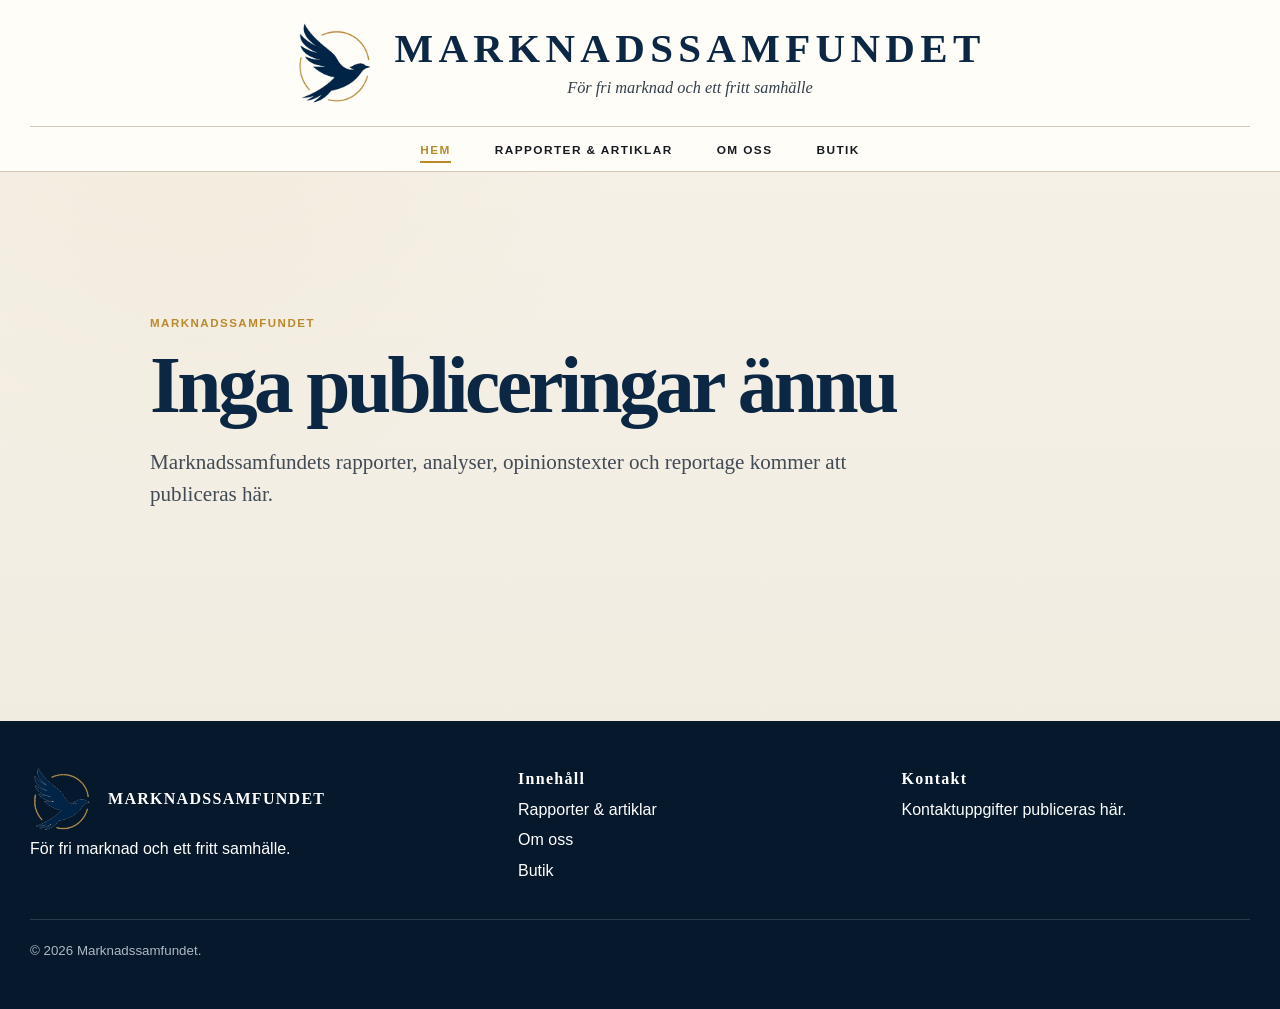
==== commit f6db3479: "Add files via upload" ====
--- a/index.html
+++ b/index.html
@@ -1 +1 @@
-<!doctype html><html lang="sv"><head><meta charset="utf-8"><meta name="viewport" content="width=device-width,initial-scale=1"><meta name="description" content="Marknadssamfundet – För fri marknad och ett fritt samhälle."><title>Marknadssamfundet</title><link rel="icon" type="image/png" href="assets/favicon.png"><link rel="stylesheet" href="styles.css"></head><body><header class="masthead"><div class="wrap identity"><a href="index.html" aria-label="Marknadssamfundet, startsida"><img src="assets/mark-icon.png" alt=""></a><div class="identity-copy"><div class="identity-name">Marknadssamfundet</div><div class="identity-tagline">För fri marknad och ett fritt samhälle</div></div></div><button class="menu-toggle" aria-expanded="false" aria-controls="main-nav">Meny</button><nav id="main-nav" class="main-nav wrap" aria-label="Huvudmeny"><a href="index.html" class="active">Hem</a><a href="arkiv.html" class="">Rapporter & artiklar</a><a href="om.html" class="">Om oss</a><a href="butik.html" class="">Butik</a></nav></header><div class="newsline"><div class="wrap"><strong>Senaste</strong><a href="artikel.html">Ny rapport: Vad krävs för en friare svensk ekonomi?</a></div></div><main class="page"><section class="wrap front-grid"><article class="lead-story"><a class="story-image story-image-hero" href="artikel.html"><img src="assets/hero-market.svg" alt="Illustration till huvudrapport om friare marknader och tillväxt"></a><span class="kicker">Ny rapport</span><h1>Sverige behöver fler marknader – inte fler undantag</h1><p class="dek">En analys av hur regelverk, konkurrens och äganderätt påverkar Sveriges förmåga att skapa välstånd, företagande och långsiktig tillväxt.</p><div class="meta">21 augusti 2026 · Marknadssamfundet · 12 min</div><a class="story-link" href="artikel.html">Läs rapporten →</a></article><div class="side-stack"><article class="side-story"><a class="story-image" href="artikel.html"><img src="assets/analysis-freedom.svg" alt="Illustration till analys om ekonomisk frihet"></a><span class="kicker">Analys</span><h2>Därför spelar ekonomisk frihet roll</h2><p>Institutioner, äganderätt och konkurrens formar förutsättningarna för företagande.</p><div class="meta">18 augusti 2026 · 7 min</div></article><article class="side-story"><a class="story-image" href="artikel.html"><img src="assets/opinion-reform.svg" alt="Illustration till opinionstext om reformagenda"></a><span class="kicker">Opinion</span><h2>En reformagenda för nästa mandatperiod</h2><p>Fem områden där svensk politik kan öppna för mer ansvar, valfrihet och konkurrens.</p><div class="meta">12 augusti 2026 · 5 min</div></article></div></section><section class="wrap section"><div class="section-head"><h2>Senaste</h2><a href="arkiv.html">Hela arkivet →</a></div><div class="latest-grid"><div class="latest-list"><article class="latest-item"><a class="latest-thumb" href="artikel.html"><img src="assets/hero-market.svg" alt="Miniatyrbild för rapport om friare marknader"></a><div><span class="tag">Rapport</span><h3><a href="artikel.html">Sverige behöver fler marknader – inte fler undantag</a></h3><p>En analys av regler, konkurrens och ekonomisk frihet.</p></div><div class="meta">21 aug</div></article><article class="latest-item"><a class="latest-thumb" href="artikel.html"><img src="assets/analysis-freedom.svg" alt="Miniatyrbild för analys om ekonomisk frihet"></a><div><span class="tag">Analys</span><h3><a href="artikel.html">Därför spelar ekonomisk frihet roll</a></h3><p>Vad forskningen och historien säger om fria institutioner.</p></div><div class="meta">18 aug</div></article><article class="latest-item"><a class="latest-thumb" href="artikel.html"><img src="assets/opinion-reform.svg" alt="Miniatyrbild för opinion om reformagenda"></a><div><span class="tag">Opinion</span><h3><a href="artikel.html">En reformagenda för nästa mandatperiod</a></h3><p>Fem prioriteringar för en friare svensk ekonomi.</p></div><div class="meta">12 aug</div></article><article class="latest-item"><a class="latest-thumb" href="artikel.html"><img src="assets/reportage-business.svg" alt="Miniatyrbild för reportage om företag och regler"></a><div><span class="tag">Reportage</span><h3><a href="artikel.html">Företagen som fastnar mellan reglerna</a></h3><p>Entreprenörer om kostnaden för osäker reglering.</p></div><div class="meta">5 aug</div></article></div><aside class="editorial-box"><span class="section-kicker">Vår idé</span><h3>För fri marknad och ett fritt samhälle</h3><p>Marknadssamfundet är en marknadsliberal idéorganisation för analys, opinionsbildning och samhällsdebatt.</p><a class="story-link" href="om.html">Om Marknadssamfundet →</a></aside></div></section><section class="wrap section"><div class="section-head"><h2>Rapporter</h2><a href="arkiv.html">Fler rapporter →</a></div><div class="report-grid"><article class="report-card"><div class="report-cover"><img src="assets/report-growth.svg" alt="Omslag för rapporten Friare marknader och högre tillväxt"></div><div class="number">01</div><span class="tag">Ekonomi</span><h3>Friare marknader och högre tillväxt</h3><p>Om sambandet mellan ekonomisk frihet, investeringar och produktivitet.</p><div class="meta">Rapport · augusti 2026</div></article><article class="report-card"><div class="report-cover"><img src="assets/report-housing.svg" alt="Omslag för rapporten Vägen mot en fungerande bostadsmarknad"></div><div class="number">02</div><span class="tag">Bostäder</span><h3>Vägen mot en fungerande bostadsmarknad</h3><p>Reglering, byggande och rörlighet i den svenska bostadssektorn.</p><div class="meta">Rapport · juli 2026</div></article><article class="report-card"><div class="report-cover"><img src="assets/report-business.svg" alt="Omslag för rapporten Regelbördan och de mindre företagen"></div><div class="number">03</div><span class="tag">Företagande</span><h3>Regelbördan och de mindre företagen</h3><p>Hur administrativa krav påverkar entreprenörskap och expansion.</p><div class="meta">Rapport · juni 2026</div></article></div></section><section class="wrap section"><div class="section-head"><h2>Analys & opinion</h2><a href="arkiv.html">Visa alla →</a></div><div class="opinion-grid"><article class="opinion-card"><a class="opinion-image" href="artikel.html"><img src="assets/analysis-freedom.svg" alt="Illustration för analys om konkurrens"></a><span class="tag">Analys</span><h3>Vad händer när konkurrensen försvinner?</h3><p>Marknader fungerar bäst när nya aktörer faktiskt kan utmana de gamla.</p></article><article class="opinion-card"><a class="opinion-image" href="artikel.html"><img src="assets/opinion-reform.svg" alt="Illustration för opinion om skattesystem"></a><span class="tag">Opinion</span><h3>Skattesystemet behöver bli enklare</h3><p>Förutsägbarhet och enkelhet är själva infrastrukturen för långsiktiga beslut.</p></article><article class="opinion-card"><a class="opinion-image" href="artikel.html"><img src="assets/hero-market.svg" alt="Illustration för kommentar om frihandel"></a><span class="tag">Kommentar</span><h3>Frihandel är också säkerhetspolitik</h3><p>Öppna ekonomier bygger relationer, välstånd och motståndskraft.</p></article></div></section></main><section class="topics"><div class="wrap"><span class="section-kicker">Ämnen</span><div class="topic-links"><a href="arkiv.html?q=skatter">Skatter</a><a href="arkiv.html?q=foretagande">Företagande</a><a href="arkiv.html?q=bostader">Bostäder</a><a href="arkiv.html?q=arbetsmarknad">Arbetsmarknad</a><a href="arkiv.html?q=energi">Energi</a><a href="arkiv.html?q=eu">EU</a><a href="arkiv.html?q=handel">Frihandel</a></div></div></section><footer class="footer"><div class="wrap"><div class="footer-grid"><div><div class="footer-brand"><img src="assets/mark-icon.png" alt=""><strong>MARKNADSSAMFUNDET</strong></div><p>För fri marknad och ett fritt samhälle.</p></div><div><strong>Innehåll</strong><p><a href="arkiv.html">Rapporter & artiklar</a></p><p><a href="om.html">Om oss</a></p><p><a href="butik.html">Butik</a></p></div><div><strong>Kontakt</strong><p>Kontaktuppgifter publiceras här.</p></div></div><div class="legal"><small>© 2026 Marknadssamfundet. Första webbversionen.</small></div></div></footer><script src="script.js"></script></body></html>+<!doctype html><html lang="sv"><head><meta charset="utf-8"><meta name="viewport" content="width=device-width,initial-scale=1"><meta name="description" content="Marknadssamfundet – För fri marknad och ett fritt samhälle."><title>Marknadssamfundet</title><link rel="icon" type="image/png" href="assets/favicon.png"><link rel="stylesheet" href="styles.css"></head><body><header class="masthead"><div class="wrap identity"><a href="index.html" aria-label="Marknadssamfundet, startsida"><img src="assets/mark-icon.png" alt=""></a><div class="identity-copy"><div class="identity-name">Marknadssamfundet</div><div class="identity-tagline">För fri marknad och ett fritt samhälle</div></div></div><button class="menu-toggle" aria-expanded="false" aria-controls="main-nav">Meny</button><nav id="main-nav" class="main-nav wrap" aria-label="Huvudmeny"><a href="index.html" class="active">Hem</a><a href="arkiv.html">Rapporter & artiklar</a><a href="om.html">Om oss</a><a href="butik.html">Butik</a></nav></header><main class="page"><section class="wrap empty-state"><span class="kicker">Marknadssamfundet</span><h1>Inga publiceringar ännu</h1><p class="lead">Marknadssamfundets rapporter, analyser, opinionstexter och reportage kommer att publiceras här.</p></section></main><footer class="footer"><div class="wrap"><div class="footer-grid"><div><div class="footer-brand"><img src="assets/mark-icon.png" alt=""><strong>MARKNADSSAMFUNDET</strong></div><p>För fri marknad och ett fritt samhälle.</p></div><div><strong>Innehåll</strong><p><a href="arkiv.html">Rapporter & artiklar</a></p><p><a href="om.html">Om oss</a></p><p><a href="butik.html">Butik</a></p></div><div><strong>Kontakt</strong><p>Kontaktuppgifter publiceras här.</p></div></div><div class="legal"><small>© 2026 Marknadssamfundet.</small></div></div></footer><script src="script.js"></script></body></html>
--- a/styles.css
+++ b/styles.css
@@ -298,3 +298,22 @@
   .archive-item{grid-template-columns:1fr}
   .archive-thumb{max-width:320px}
 }
+
+
+/* ---- Pages CMS: endast funktionella tillägg, v4-designen behålls ---- */
+.empty-state{padding:96px 0 120px;max-width:980px}
+.empty-state h1{font:600 clamp(3rem,6.2vw,6.1rem)/.98 var(--serif);letter-spacing:-.045em;margin:12px 0 22px;color:var(--navy)}
+.empty-state .lead{max-width:760px}
+.archive-empty{border-top:3px solid var(--ink);padding:36px 0 90px}
+.archive-empty h2{font:600 2rem/1.1 var(--serif);margin:0 0 10px}
+.single-lead{grid-template-columns:1fr}
+.single-lead .lead-story{border-right:0;padding-right:0;max-width:1000px}
+.side-story h2 a,.report-card h3 a,.opinion-card h3 a,.related h3 a{color:inherit;text-decoration:none}
+.side-story h2 a:hover,.report-card h3 a:hover,.opinion-card h3 a:hover,.related h3 a:hover{color:var(--gold)}
+.article-body img{display:block;max-width:100%;height:auto;border-radius:14px;margin:32px auto;box-shadow:0 10px 28px rgba(11,39,68,.08)}
+.article-body blockquote{border-left:4px solid var(--gold);padding:5px 0 5px 20px;margin:34px 0;font:italic 1.55rem/1.35 var(--serif);color:var(--navy)}
+.article-body ul,.article-body ol{padding-left:1.4em}
+.article-body a{color:var(--navy);text-decoration-color:var(--gold);text-underline-offset:3px}
+.article-hero{max-width:1040px;margin:0 auto 12px}
+.article-hero img{width:100%;border-radius:20px;aspect-ratio:16/9;object-fit:cover;box-shadow:0 14px 36px rgba(11,39,68,.11)}
+@media(max-width:640px){.empty-state{padding:58px 0 80px}.empty-state h1{font-size:3rem}}
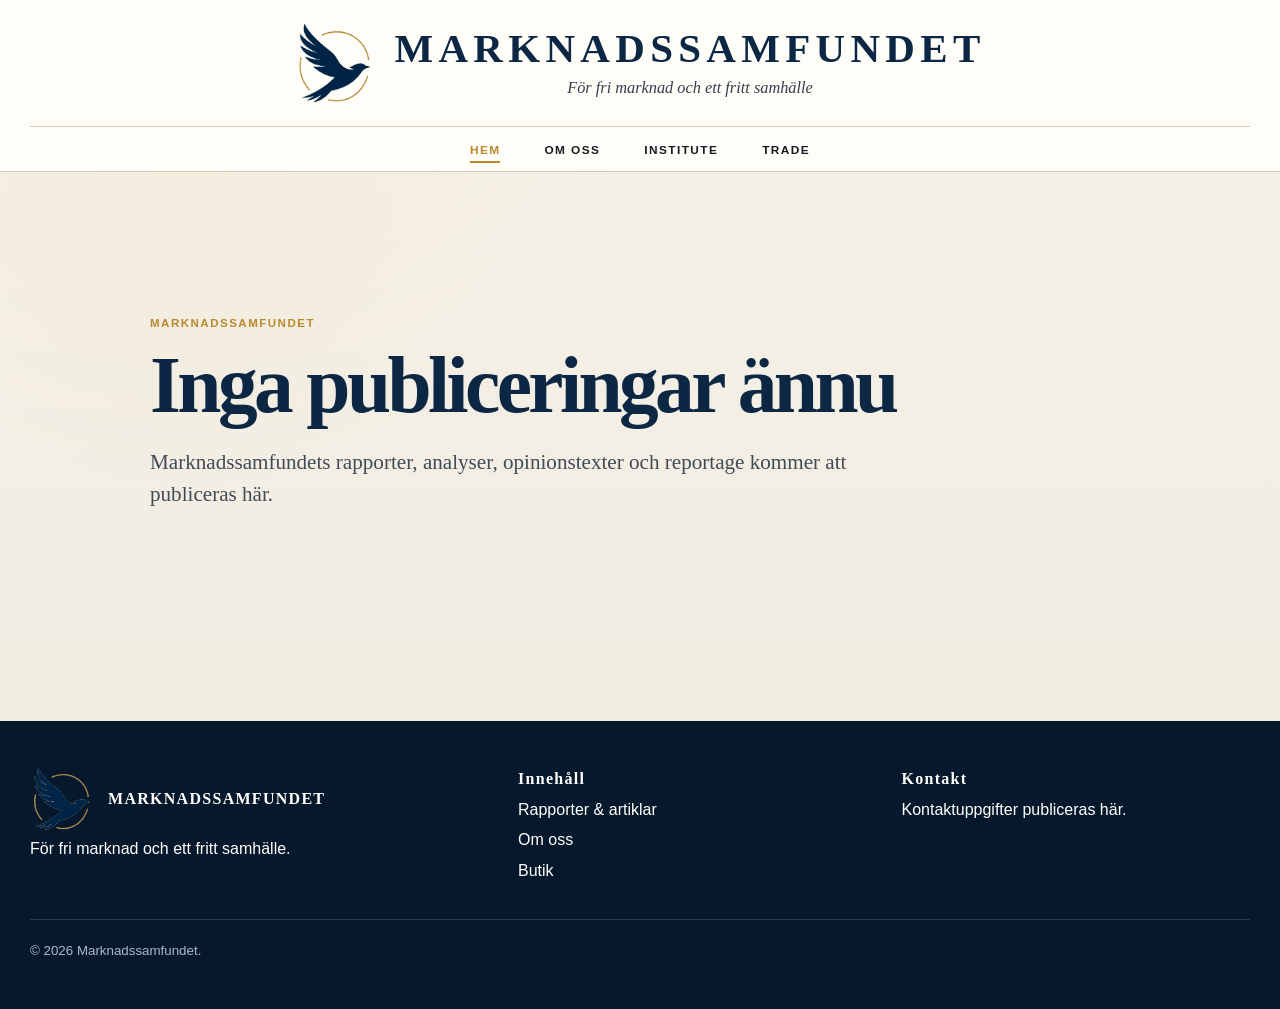
==== commit 07dca78c: "Update main navigation for v2 Updated navigation links in the header section." ====
--- a/index.html
+++ b/index.html
@@ -1 +1 @@
-<!doctype html><html lang="sv"><head><meta charset="utf-8"><meta name="viewport" content="width=device-width,initial-scale=1"><meta name="description" content="Marknadssamfundet – För fri marknad och ett fritt samhälle."><title>Marknadssamfundet</title><link rel="icon" type="image/png" href="assets/favicon.png"><link rel="stylesheet" href="styles.css"></head><body><header class="masthead"><div class="wrap identity"><a href="index.html" aria-label="Marknadssamfundet, startsida"><img src="assets/mark-icon.png" alt=""></a><div class="identity-copy"><div class="identity-name">Marknadssamfundet</div><div class="identity-tagline">För fri marknad och ett fritt samhälle</div></div></div><button class="menu-toggle" aria-expanded="false" aria-controls="main-nav">Meny</button><nav id="main-nav" class="main-nav wrap" aria-label="Huvudmeny"><a href="index.html" class="active">Hem</a><a href="arkiv.html">Rapporter & artiklar</a><a href="om.html">Om oss</a><a href="butik.html">Butik</a></nav></header><main class="page"><section class="wrap empty-state"><span class="kicker">Marknadssamfundet</span><h1>Inga publiceringar ännu</h1><p class="lead">Marknadssamfundets rapporter, analyser, opinionstexter och reportage kommer att publiceras här.</p></section></main><footer class="footer"><div class="wrap"><div class="footer-grid"><div><div class="footer-brand"><img src="assets/mark-icon.png" alt=""><strong>MARKNADSSAMFUNDET</strong></div><p>För fri marknad och ett fritt samhälle.</p></div><div><strong>Innehåll</strong><p><a href="arkiv.html">Rapporter & artiklar</a></p><p><a href="om.html">Om oss</a></p><p><a href="butik.html">Butik</a></p></div><div><strong>Kontakt</strong><p>Kontaktuppgifter publiceras här.</p></div></div><div class="legal"><small>© 2026 Marknadssamfundet.</small></div></div></footer><script src="script.js"></script></body></html>+<!doctype html><html lang="sv"><head><meta charset="utf-8"><meta name="viewport" content="width=device-width,initial-scale=1"><meta name="description" content="Marknadssamfundet – För fri marknad och ett fritt samhälle."><title>Marknadssamfundet</title><link rel="icon" type="image/png" href="assets/favicon.png"><link rel="stylesheet" href="styles.css"></head><body><header class="masthead"><div class="wrap identity"><a href="index.html" aria-label="Marknadssamfundet, startsida"><img src="assets/mark-icon.png" alt=""></a><div class="identity-copy"><div class="identity-name">Marknadssamfundet</div><div class="identity-tagline">För fri marknad och ett fritt samhälle</div></div></div><button class="menu-toggle" aria-expanded="false" aria-controls="main-nav">Meny</button><nav id="main-nav" class="main-nav wrap" aria-label="Huvudmeny"><a href="index.html" class="active">Hem</a><a href="om.html">Om oss</a><a href="institute.html">Institute</a><a href="trade.html">Trade</a></nav></header><main class="page"><section class="wrap empty-state"><span class="kicker">Marknadssamfundet</span><h1>Inga publiceringar ännu</h1><p class="lead">Marknadssamfundets rapporter, analyser, opinionstexter och reportage kommer att publiceras här.</p></section></main><footer class="footer"><div class="wrap"><div class="footer-grid"><div><div class="footer-brand"><img src="assets/mark-icon.png" alt=""><strong>MARKNADSSAMFUNDET</strong></div><p>För fri marknad och ett fritt samhälle.</p></div><div><strong>Innehåll</strong><p><a href="arkiv.html">Rapporter & artiklar</a></p><p><a href="om.html">Om oss</a></p><p><a href="butik.html">Butik</a></p></div><div><strong>Kontakt</strong><p>Kontaktuppgifter publiceras här.</p></div></div><div class="legal"><small>© 2026 Marknadssamfundet.</small></div></div></footer><script src="script.js"></script></body></html>
--- a/styles.css
+++ b/styles.css
@@ -316,4 +316,55 @@
 .article-body a{color:var(--navy);text-decoration-color:var(--gold);text-underline-offset:3px}
 .article-hero{max-width:1040px;margin:0 auto 12px}
 .article-hero img{width:100%;border-radius:20px;aspect-ratio:16/9;object-fit:cover;box-shadow:0 14px 36px rgba(11,39,68,.11)}
-@media(max-width:640px){.empty-state{padding:58px 0 80px}.empty-state h1{font-size:3rem}}
+@media(max-width:640px){.empty-state{padding:58px 0 80px}.empty-state h1{font-size:3rem}}/* V2: responsiv footer */
+.footer-grid > * {
+  min-width: 0;
+}
+
+.footer a,
+.footer p,
+.footer strong {
+  overflow-wrap: anywhere;
+}
+
+/* Mellanstora fönster / tablet */
+@media (max-width: 900px) {
+  .footer-grid {
+    grid-template-columns: repeat(2, minmax(0, 1fr));
+    gap: 32px 40px;
+  }
+
+  .footer-brand {
+    grid-column: 1 / -1;
+  }
+}
+
+/* Mobil */
+@media (max-width: 640px) {
+  .footer {
+    padding: 36px 0 28px;
+  }
+
+  .footer-grid {
+    grid-template-columns: 1fr;
+    gap: 28px;
+  }
+
+  .footer-brand {
+    grid-column: auto;
+    align-items: flex-start;
+  }
+
+  .footer-brand img {
+    width: 52px;
+  }
+
+  .footer p {
+    margin: .25rem 0;
+  }
+
+  .legal {
+    margin-top: 26px;
+    padding-top: 16px;
+  }
+}
